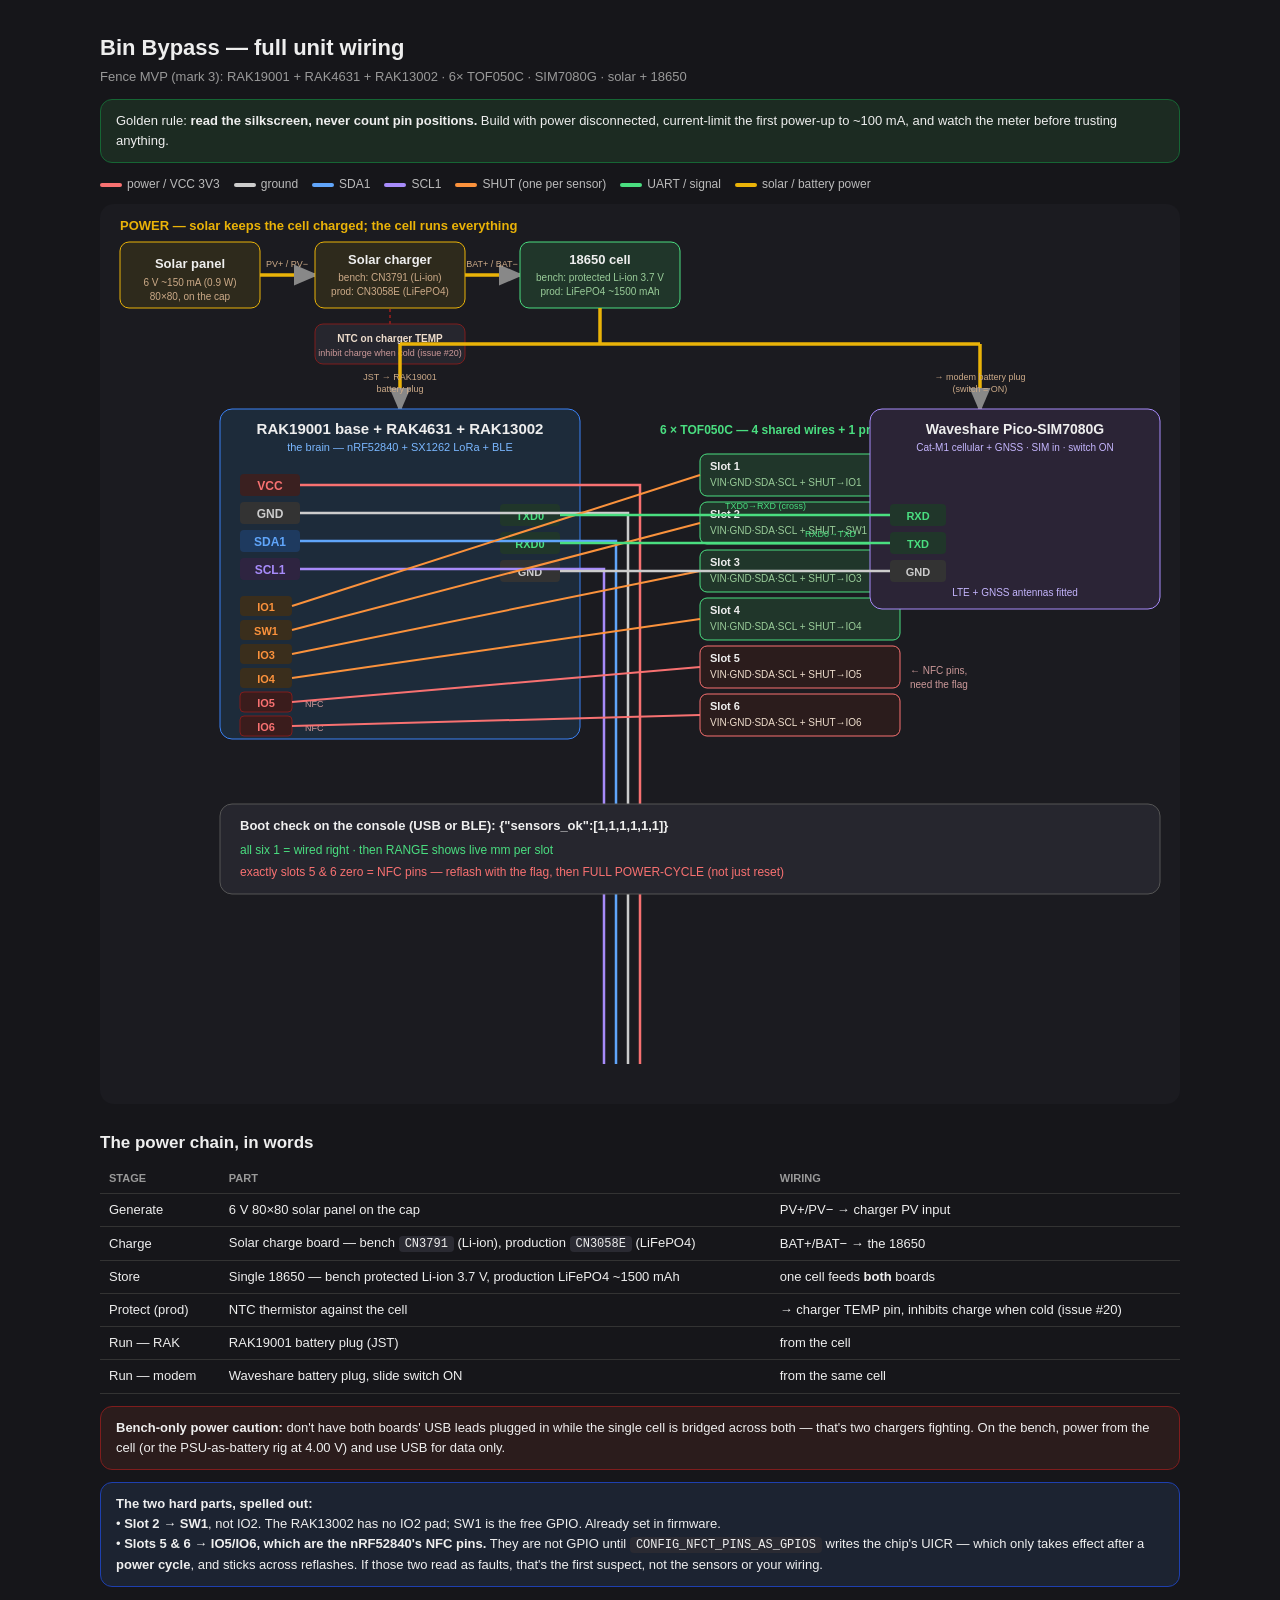
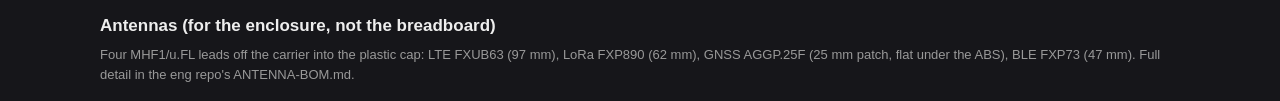
==== full.html @ 75e49134 "Full unit wiring diagram: all 6 sensors + solar/battery chain" ====
<!doctype html><html><head><meta charset="utf-8"><meta name="viewport" content="width=device-width,initial-scale=1">
<title>Bin Bypass — full unit wiring</title>
<style>
body{font-family:-apple-system,sans-serif;background:#16161a;color:#eee;margin:0;padding:16px;max-width:1080px;margin:auto;line-height:1.55}
h1{font-size:22px;margin-bottom:2px}h2{font-size:17px;margin:26px 0 6px}
.sub{color:#999;font-size:13px}
.rule{background:#1c2b22;border:1px solid #166534;border-radius:12px;padding:11px 15px;font-size:13px;margin:12px 0}
.warn{background:#2b1c1c;border-color:#7f1d1d}
.info{background:#1c2331;border-color:#1e40af}
svg{width:100%;height:auto;display:block;background:#1b1b20;border-radius:14px;margin:10px 0}
code{background:#2a2a32;border-radius:4px;padding:1px 6px;font-size:12px}
table{width:100%;border-collapse:collapse;font-size:13px;margin:8px 0}
td,th{padding:6px 9px;text-align:left;border-bottom:1px solid #333}
th{color:#999;font-size:11px;text-transform:uppercase}
.leg{display:flex;flex-wrap:wrap;gap:14px;font-size:12px;color:#bbb;margin:8px 0}
.leg span{display:flex;align-items:center;gap:5px}
.sw{width:22px;height:4px;border-radius:2px;display:inline-block}
</style></head><body>

<h1>Bin Bypass — full unit wiring</h1>
<div class="sub">Fence MVP (mark 3): RAK19001 + RAK4631 + RAK13002 · 6× TOF050C · SIM7080G · solar + 18650</div>

<div class="rule">Golden rule: <b>read the silkscreen, never count pin positions.</b> Build with power disconnected, current-limit the first power-up to ~100 mA, and watch the meter before trusting anything.</div>

<div class="leg">
  <span><i class="sw" style="background:#f87171"></i> power / VCC 3V3</span>
  <span><i class="sw" style="background:#ccc"></i> ground</span>
  <span><i class="sw" style="background:#60a5fa"></i> SDA1</span>
  <span><i class="sw" style="background:#a78bfa"></i> SCL1</span>
  <span><i class="sw" style="background:#fb923c"></i> SHUT (one per sensor)</span>
  <span><i class="sw" style="background:#4ade80"></i> UART / signal</span>
  <span><i class="sw" style="background:#eab308"></i> solar / battery power</span>
</div>

<!-- ============ MAIN DIAGRAM ============ -->
<svg viewBox="0 0 1080 900" font-family="-apple-system,sans-serif">
<defs>
  <marker id="ar" markerWidth="8" markerHeight="8" refX="6" refY="3" orient="auto"><path d="M0 0L7 3L0 6Z" fill="#888"/></marker>
</defs>

<!-- ===== POWER CHAIN (top) ===== -->
<text x="20" y="26" fill="#eab308" font-size="13" font-weight="700">POWER — solar keeps the cell charged; the cell runs everything</text>

<rect x="20" y="38" width="140" height="66" rx="9" fill="#2e2a1c" stroke="#eab308"/>
<text x="90" y="64" fill="#eee" text-anchor="middle" font-size="13" font-weight="700">Solar panel</text>
<text x="90" y="82" fill="#ca8" text-anchor="middle" font-size="10">6 V ~150 mA (0.9 W)</text>
<text x="90" y="96" fill="#ca8" text-anchor="middle" font-size="10">80×80, on the cap</text>

<line x1="160" y1="71" x2="215" y2="71" stroke="#eab308" stroke-width="3.5" marker-end="url(#ar)"/>
<text x="187" y="63" fill="#ca8" text-anchor="middle" font-size="9">PV+ / PV−</text>

<rect x="215" y="38" width="150" height="66" rx="9" fill="#2e2a1c" stroke="#eab308"/>
<text x="290" y="60" fill="#eee" text-anchor="middle" font-size="13" font-weight="700">Solar charger</text>
<text x="290" y="77" fill="#ca8" text-anchor="middle" font-size="10">bench: CN3791 (Li-ion)</text>
<text x="290" y="91" fill="#ca8" text-anchor="middle" font-size="10">prod: CN3058E (LiFePO4)</text>

<line x1="365" y1="71" x2="420" y2="71" stroke="#eab308" stroke-width="3.5" marker-end="url(#ar)"/>
<text x="392" y="63" fill="#ca8" text-anchor="middle" font-size="9">BAT+ / BAT−</text>

<rect x="420" y="38" width="160" height="66" rx="9" fill="#20362a" stroke="#4ade80"/>
<text x="500" y="60" fill="#eee" text-anchor="middle" font-size="13" font-weight="700">18650 cell</text>
<text x="500" y="77" fill="#9c9" text-anchor="middle" font-size="10">bench: protected Li-ion 3.7 V</text>
<text x="500" y="91" fill="#9c9" text-anchor="middle" font-size="10">prod: LiFePO4 ~1500 mAh</text>

<!-- NTC callout -->
<rect x="215" y="120" width="150" height="40" rx="8" fill="#26262e" stroke="#7f1d1d"/>
<text x="290" y="138" fill="#edc" text-anchor="middle" font-size="10" font-weight="700">NTC on charger TEMP</text>
<text x="290" y="152" fill="#c99" text-anchor="middle" font-size="9">inhibit charge when cold (issue #20)</text>
<line x1="290" y1="120" x2="290" y2="104" stroke="#7f1d1d" stroke-width="2" stroke-dasharray="3 3"/>

<!-- battery to RAK -->
<line x1="500" y1="104" x2="500" y2="140" stroke="#eab308" stroke-width="3.5"/>
<line x1="500" y1="140" x2="300" y2="140" stroke="#eab308" stroke-width="3.5"/>
<line x1="300" y1="140" x2="300" y2="205" stroke="#eab308" stroke-width="3.5" marker-end="url(#ar)"/>
<text x="300" y="176" fill="#ca8" text-anchor="middle" font-size="9">JST → RAK19001</text>
<text x="300" y="188" fill="#ca8" text-anchor="middle" font-size="9">battery plug</text>
<!-- battery to modem -->
<line x1="500" y1="140" x2="880" y2="140" stroke="#eab308" stroke-width="3.5"/>
<line x1="880" y1="140" x2="880" y2="205" stroke="#eab308" stroke-width="3.5" marker-end="url(#ar)"/>
<text x="880" y="176" fill="#ca8" text-anchor="middle" font-size="9">→ modem battery plug</text>
<text x="880" y="188" fill="#ca8" text-anchor="middle" font-size="9">(switch = ON)</text>

<!-- ===== RAK STACK (centre-left) ===== -->
<rect x="120" y="205" width="360" height="330" rx="12" fill="#1d2b3a" stroke="#3b82f6"/>
<text x="300" y="230" fill="#eee" text-anchor="middle" font-size="15" font-weight="700">RAK19001 base + RAK4631 + RAK13002</text>
<text x="300" y="247" fill="#7ab7ff" text-anchor="middle" font-size="11">the brain — nRF52840 + SX1262 LoRa + BLE</text>

<!-- 13002 header pins (bus) on left -->
<rect x="140" y="270" width="60" height="22" rx="4" fill="#3a2020"/><text x="170" y="286" fill="#f87171" text-anchor="middle" font-size="12" font-weight="700">VCC</text>
<rect x="140" y="298" width="60" height="22" rx="4" fill="#333"/><text x="170" y="314" fill="#ccc" text-anchor="middle" font-size="12" font-weight="700">GND</text>
<rect x="140" y="326" width="60" height="22" rx="4" fill="#1e3a5f"/><text x="170" y="342" fill="#60a5fa" text-anchor="middle" font-size="12" font-weight="700">SDA1</text>
<rect x="140" y="354" width="60" height="22" rx="4" fill="#2e2440"/><text x="170" y="370" fill="#a78bfa" text-anchor="middle" font-size="12" font-weight="700">SCL1</text>

<!-- SHUT pins -->
<rect x="140" y="392" width="52" height="20" rx="4" fill="#3a2e1c"/><text x="166" y="407" fill="#fb923c" text-anchor="middle" font-size="11" font-weight="700">IO1</text>
<rect x="140" y="416" width="52" height="20" rx="4" fill="#3a2e1c"/><text x="166" y="431" fill="#fb923c" text-anchor="middle" font-size="11" font-weight="700">SW1</text>
<rect x="140" y="440" width="52" height="20" rx="4" fill="#3a2e1c"/><text x="166" y="455" fill="#fb923c" text-anchor="middle" font-size="11" font-weight="700">IO3</text>
<rect x="140" y="464" width="52" height="20" rx="4" fill="#3a2e1c"/><text x="166" y="479" fill="#fb923c" text-anchor="middle" font-size="11" font-weight="700">IO4</text>
<rect x="140" y="488" width="52" height="20" rx="4" fill="#3a1c1c" stroke="#7f1d1d"/><text x="166" y="503" fill="#f87171" text-anchor="middle" font-size="11" font-weight="700">IO5</text>
<rect x="140" y="512" width="52" height="20" rx="4" fill="#3a1c1c" stroke="#7f1d1d"/><text x="166" y="527" fill="#f87171" text-anchor="middle" font-size="11" font-weight="700">IO6</text>
<text x="205" y="503" fill="#c99" font-size="9">NFC</text>
<text x="205" y="527" fill="#c99" font-size="9">NFC</text>

<!-- UART pins to modem on right -->
<rect x="400" y="300" width="60" height="22" rx="4" fill="#20362a"/><text x="430" y="316" fill="#4ade80" text-anchor="middle" font-size="11" font-weight="700">TXD0</text>
<rect x="400" y="328" width="60" height="22" rx="4" fill="#20362a"/><text x="430" y="344" fill="#4ade80" text-anchor="middle" font-size="11" font-weight="700">RXD0</text>
<rect x="400" y="356" width="60" height="22" rx="4" fill="#333"/><text x="430" y="372" fill="#ccc" text-anchor="middle" font-size="11" font-weight="700">GND</text>

<!-- ===== SENSORS (right column) ===== -->
<text x="560" y="230" fill="#4ade80" font-size="12" font-weight="700">6 × TOF050C — 4 shared wires + 1 private SHUT each</text>

<!-- shared bus rails running down right side -->
<path d="M200 281 H540 V860" stroke="#f87171" stroke-width="2.5" fill="none"/>
<path d="M200 309 H528 V860" stroke="#ccc" stroke-width="2.5" fill="none"/>
<path d="M200 337 H516 V860" stroke="#60a5fa" stroke-width="2.5" fill="none"/>
<path d="M200 365 H504 V860" stroke="#a78bfa" stroke-width="2.5" fill="none"/>

<!-- six sensor blocks -->
<g font-size="10">
<!-- helper: each sensor -->
<!-- Slot 1 -->
<rect x="600" y="250" width="200" height="42" rx="7" fill="#20362a" stroke="#4ade80"/>
<text x="610" y="266" fill="#eee" font-size="11" font-weight="700">Slot 1</text>
<text x="610" y="282" fill="#9c9">VIN·GND·SDA·SCL + SHUT→IO1</text>
<line x1="192" y1="402" x2="600" y2="271" stroke="#fb923c" stroke-width="2" fill="none"/>

<rect x="600" y="298" width="200" height="42" rx="7" fill="#20362a" stroke="#4ade80"/>
<text x="610" y="314" fill="#eee" font-size="11" font-weight="700">Slot 2</text>
<text x="610" y="330" fill="#9c9">VIN·GND·SDA·SCL + SHUT→SW1</text>
<line x1="192" y1="426" x2="600" y2="319" stroke="#fb923c" stroke-width="2" fill="none"/>

<rect x="600" y="346" width="200" height="42" rx="7" fill="#20362a" stroke="#4ade80"/>
<text x="610" y="362" fill="#eee" font-size="11" font-weight="700">Slot 3</text>
<text x="610" y="378" fill="#9c9">VIN·GND·SDA·SCL + SHUT→IO3</text>
<line x1="192" y1="450" x2="600" y2="367" stroke="#fb923c" stroke-width="2" fill="none"/>

<rect x="600" y="394" width="200" height="42" rx="7" fill="#20362a" stroke="#4ade80"/>
<text x="610" y="410" fill="#eee" font-size="11" font-weight="700">Slot 4</text>
<text x="610" y="426" fill="#9c9">VIN·GND·SDA·SCL + SHUT→IO4</text>
<line x1="192" y1="474" x2="600" y2="415" stroke="#fb923c" stroke-width="2" fill="none"/>

<rect x="600" y="442" width="200" height="42" rx="7" fill="#2b1c1c" stroke="#f87171"/>
<text x="610" y="458" fill="#eee" font-size="11" font-weight="700">Slot 5</text>
<text x="610" y="474" fill="#edc">VIN·GND·SDA·SCL + SHUT→IO5</text>
<line x1="192" y1="498" x2="600" y2="463" stroke="#f87171" stroke-width="2" fill="none"/>

<rect x="600" y="490" width="200" height="42" rx="7" fill="#2b1c1c" stroke="#f87171"/>
<text x="610" y="506" fill="#eee" font-size="11" font-weight="700">Slot 6</text>
<text x="610" y="522" fill="#edc">VIN·GND·SDA·SCL + SHUT→IO6</text>
<line x1="192" y1="522" x2="600" y2="511" stroke="#f87171" stroke-width="2" fill="none"/>
</g>
<text x="810" y="470" fill="#c99" font-size="10">← NFC pins,</text>
<text x="810" y="484" fill="#c99" font-size="10">need the flag</text>

<!-- ===== MODEM (right, below power) ===== -->
<rect x="770" y="205" width="290" height="200" rx="12" fill="#2b2436" stroke="#a78bfa"/>
<text x="915" y="230" fill="#eee" text-anchor="middle" font-size="14" font-weight="700">Waveshare Pico-SIM7080G</text>
<text x="915" y="247" fill="#c4b5fd" text-anchor="middle" font-size="10">Cat-M1 cellular + GNSS · SIM in · switch ON</text>
<rect x="790" y="300" width="56" height="22" rx="4" fill="#20362a"/><text x="818" y="316" fill="#4ade80" text-anchor="middle" font-size="11" font-weight="700">RXD</text>
<rect x="790" y="328" width="56" height="22" rx="4" fill="#20362a"/><text x="818" y="344" fill="#4ade80" text-anchor="middle" font-size="11" font-weight="700">TXD</text>
<rect x="790" y="356" width="56" height="22" rx="4" fill="#333"/><text x="818" y="372" fill="#ccc" text-anchor="middle" font-size="11" font-weight="700">GND</text>
<text x="915" y="392" fill="#c4b5fd" text-anchor="middle" font-size="10">LTE + GNSS antennas fitted</text>

<!-- UART crossover wires: RAK TXD0->modem RXD, RXD0->TXD, GND-GND -->
<path d="M460 311 H620 V311 H790" stroke="#4ade80" stroke-width="2.5" fill="none"/>
<path d="M460 339 H700 V339 H790" stroke="#4ade80" stroke-width="2.5" fill="none"/>
<path d="M460 367 H790" stroke="#ccc" stroke-width="2.5" fill="none"/>
<text x="625" y="305" fill="#4ade80" font-size="9">TXD0→RXD (cross)</text>
<text x="705" y="333" fill="#4ade80" font-size="9">RXD0→TXD</text>

<!-- ===== bottom note band ===== -->
<rect x="120" y="600" width="940" height="90" rx="12" fill="#26262e" stroke="#555"/>
<text x="140" y="626" fill="#eee" font-size="13" font-weight="700">Boot check on the console (USB or BLE): {"sensors_ok":[1,1,1,1,1,1]}</text>
<text x="140" y="650" fill="#4ade80" font-size="12">all six 1 = wired right · then RANGE shows live mm per slot</text>
<text x="140" y="672" fill="#f87171" font-size="12">exactly slots 5 &amp; 6 zero = NFC pins — reflash with the flag, then FULL POWER-CYCLE (not just reset)</text>
</svg>

<h2>The power chain, in words</h2>
<table>
<tr><th>Stage</th><th>Part</th><th>Wiring</th></tr>
<tr><td>Generate</td><td>6 V 80×80 solar panel on the cap</td><td>PV+/PV− → charger PV input</td></tr>
<tr><td>Charge</td><td>Solar charge board — bench <code>CN3791</code> (Li-ion), production <code>CN3058E</code> (LiFePO4)</td><td>BAT+/BAT− → the 18650</td></tr>
<tr><td>Store</td><td>Single 18650 — bench protected Li-ion 3.7 V, production LiFePO4 ~1500 mAh</td><td>one cell feeds <b>both</b> boards</td></tr>
<tr><td>Protect (prod)</td><td>NTC thermistor against the cell</td><td>→ charger TEMP pin, inhibits charge when cold (issue #20)</td></tr>
<tr><td>Run — RAK</td><td>RAK19001 battery plug (JST)</td><td>from the cell</td></tr>
<tr><td>Run — modem</td><td>Waveshare battery plug, slide switch ON</td><td>from the same cell</td></tr>
</table>

<div class="rule warn"><b>Bench-only power caution:</b> don't have both boards' USB leads plugged in while the single cell is bridged across both — that's two chargers fighting. On the bench, power from the cell (or the PSU-as-battery rig at 4.00 V) and use USB for data only.</div>

<div class="rule info"><b>The two hard parts, spelled out:</b>
<br>• <b>Slot 2 → SW1</b>, not IO2. The RAK13002 has no IO2 pad; SW1 is the free GPIO. Already set in firmware.
<br>• <b>Slots 5 &amp; 6 → IO5/IO6, which are the nRF52840's NFC pins.</b> They are not GPIO until <code>CONFIG_NFCT_PINS_AS_GPIOS</code> writes the chip's UICR — which only takes effect after a <b>power cycle</b>, and sticks across reflashes. If those two read as faults, that's the first suspect, not the sensors or your wiring.</div>

<h2>Antennas (for the enclosure, not the breadboard)</h2>
<div class="sub">Four MHF1/u.FL leads off the carrier into the plastic cap: LTE FXUB63 (97 mm), LoRa FXP890 (62 mm), GNSS AGGP.25F (25 mm patch, flat under the ABS), BLE FXP73 (47 mm). Full detail in the eng repo's ANTENNA-BOM.md.</div>

</body></html>
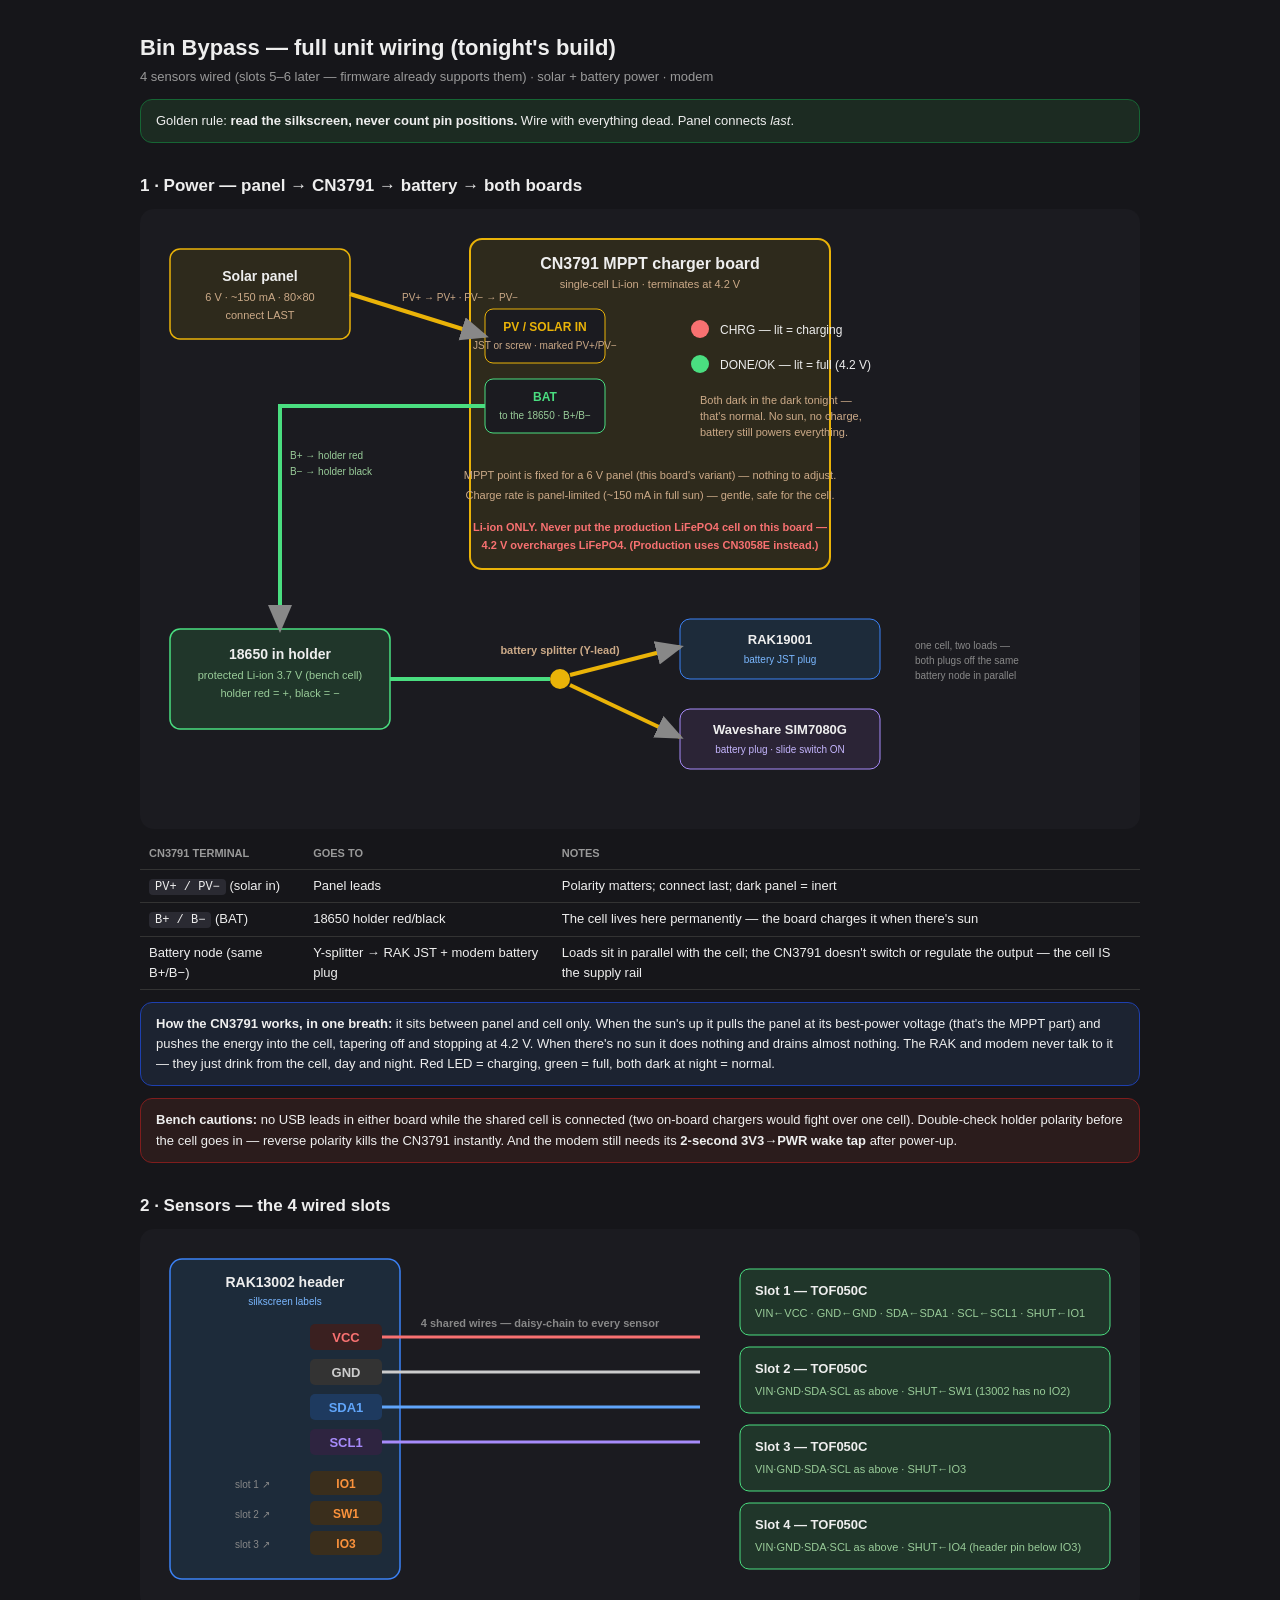
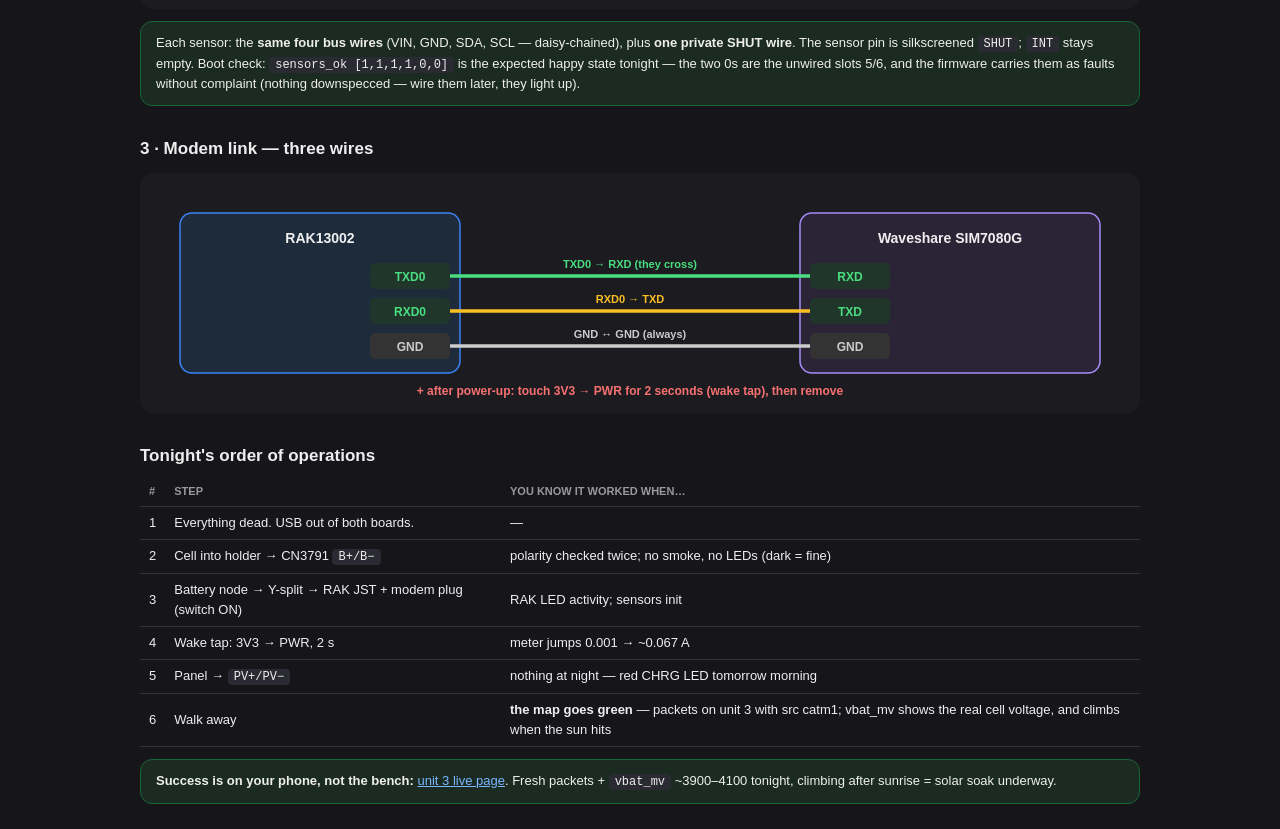
==== commit b0c5f2e0: "Rework full wiring: 3 clean panels, 4 sensors, CN3791 detail" ====
--- a/full.html
+++ b/full.html
@@ -1,8 +1,8 @@
 <!doctype html><html><head><meta charset="utf-8"><meta name="viewport" content="width=device-width,initial-scale=1">
 <title>Bin Bypass — full unit wiring</title>
 <style>
-body{font-family:-apple-system,sans-serif;background:#16161a;color:#eee;margin:0;padding:16px;max-width:1080px;margin:auto;line-height:1.55}
-h1{font-size:22px;margin-bottom:2px}h2{font-size:17px;margin:26px 0 6px}
+body{font-family:-apple-system,sans-serif;background:#16161a;color:#eee;margin:0;padding:16px;max-width:1000px;margin:auto;line-height:1.55}
+h1{font-size:22px;margin-bottom:2px}h2{font-size:17px;margin:30px 0 6px}
 .sub{color:#999;font-size:13px}
 .rule{background:#1c2b22;border:1px solid #166534;border-radius:12px;padding:11px 15px;font-size:13px;margin:12px 0}
 .warn{background:#2b1c1c;border-color:#7f1d1d}
@@ -12,187 +12,188 @@
 table{width:100%;border-collapse:collapse;font-size:13px;margin:8px 0}
 td,th{padding:6px 9px;text-align:left;border-bottom:1px solid #333}
 th{color:#999;font-size:11px;text-transform:uppercase}
-.leg{display:flex;flex-wrap:wrap;gap:14px;font-size:12px;color:#bbb;margin:8px 0}
-.leg span{display:flex;align-items:center;gap:5px}
-.sw{width:22px;height:4px;border-radius:2px;display:inline-block}
 </style></head><body>
 
-<h1>Bin Bypass — full unit wiring</h1>
-<div class="sub">Fence MVP (mark 3): RAK19001 + RAK4631 + RAK13002 · 6× TOF050C · SIM7080G · solar + 18650</div>
+<h1>Bin Bypass — full unit wiring (tonight's build)</h1>
+<div class="sub">4 sensors wired (slots 5–6 later — firmware already supports them) · solar + battery power · modem</div>
 
-<div class="rule">Golden rule: <b>read the silkscreen, never count pin positions.</b> Build with power disconnected, current-limit the first power-up to ~100 mA, and watch the meter before trusting anything.</div>
+<div class="rule">Golden rule: <b>read the silkscreen, never count pin positions.</b> Wire with everything dead. Panel connects <i>last</i>.</div>
 
-<div class="leg">
-  <span><i class="sw" style="background:#f87171"></i> power / VCC 3V3</span>
-  <span><i class="sw" style="background:#ccc"></i> ground</span>
-  <span><i class="sw" style="background:#60a5fa"></i> SDA1</span>
-  <span><i class="sw" style="background:#a78bfa"></i> SCL1</span>
-  <span><i class="sw" style="background:#fb923c"></i> SHUT (one per sensor)</span>
-  <span><i class="sw" style="background:#4ade80"></i> UART / signal</span>
-  <span><i class="sw" style="background:#eab308"></i> solar / battery power</span>
-</div>
+<!-- ================= PANEL 1: POWER ================= -->
+<h2>1 · Power — panel → CN3791 → battery → both boards</h2>
+<svg viewBox="0 0 1000 620" font-family="-apple-system,sans-serif">
+<defs><marker id="a" markerWidth="8" markerHeight="8" refX="6" refY="3" orient="auto"><path d="M0 0L7 3L0 6Z" fill="#888"/></marker></defs>
 
-<!-- ============ MAIN DIAGRAM ============ -->
-<svg viewBox="0 0 1080 900" font-family="-apple-system,sans-serif">
-<defs>
-  <marker id="ar" markerWidth="8" markerHeight="8" refX="6" refY="3" orient="auto"><path d="M0 0L7 3L0 6Z" fill="#888"/></marker>
-</defs>
+<!-- Solar panel -->
+<rect x="30" y="40" width="180" height="90" rx="10" fill="#2e2a1c" stroke="#eab308" stroke-width="1.5"/>
+<text x="120" y="72" fill="#eee" text-anchor="middle" font-size="14" font-weight="700">Solar panel</text>
+<text x="120" y="92" fill="#ca8" text-anchor="middle" font-size="11">6 V · ~150 mA · 80×80</text>
+<text x="120" y="110" fill="#ca8" text-anchor="middle" font-size="11">connect LAST</text>
 
-<!-- ===== POWER CHAIN (top) ===== -->
-<text x="20" y="26" fill="#eab308" font-size="13" font-weight="700">POWER — solar keeps the cell charged; the cell runs everything</text>
+<!-- CN3791 big detail block -->
+<rect x="330" y="30" width="360" height="330" rx="12" fill="#2e2a1c" stroke="#eab308" stroke-width="2"/>
+<text x="510" y="60" fill="#eee" text-anchor="middle" font-size="16" font-weight="700">CN3791 MPPT charger board</text>
+<text x="510" y="79" fill="#ca8" text-anchor="middle" font-size="11">single-cell Li-ion · terminates at 4.2 V</text>
 
-<rect x="20" y="38" width="140" height="66" rx="9" fill="#2e2a1c" stroke="#eab308"/>
-<text x="90" y="64" fill="#eee" text-anchor="middle" font-size="13" font-weight="700">Solar panel</text>
-<text x="90" y="82" fill="#ca8" text-anchor="middle" font-size="10">6 V ~150 mA (0.9 W)</text>
-<text x="90" y="96" fill="#ca8" text-anchor="middle" font-size="10">80×80, on the cap</text>
+<!-- PV connector -->
+<rect x="345" y="100" width="120" height="54" rx="8" fill="#1b1b20" stroke="#eab308"/>
+<text x="405" y="122" fill="#eab308" text-anchor="middle" font-size="12" font-weight="700">PV / SOLAR IN</text>
+<text x="405" y="140" fill="#ca8" text-anchor="middle" font-size="10">JST or screw · marked PV+/PV−</text>
 
-<line x1="160" y1="71" x2="215" y2="71" stroke="#eab308" stroke-width="3.5" marker-end="url(#ar)"/>
-<text x="187" y="63" fill="#ca8" text-anchor="middle" font-size="9">PV+ / PV−</text>
+<!-- BAT connector -->
+<rect x="345" y="170" width="120" height="54" rx="8" fill="#1b1b20" stroke="#4ade80"/>
+<text x="405" y="192" fill="#4ade80" text-anchor="middle" font-size="12" font-weight="700">BAT</text>
+<text x="405" y="210" fill="#9c9" text-anchor="middle" font-size="10">to the 18650 · B+/B−</text>
 
-<rect x="215" y="38" width="150" height="66" rx="9" fill="#2e2a1c" stroke="#eab308"/>
-<text x="290" y="60" fill="#eee" text-anchor="middle" font-size="13" font-weight="700">Solar charger</text>
-<text x="290" y="77" fill="#ca8" text-anchor="middle" font-size="10">bench: CN3791 (Li-ion)</text>
-<text x="290" y="91" fill="#ca8" text-anchor="middle" font-size="10">prod: CN3058E (LiFePO4)</text>
+<!-- LEDs -->
+<circle cx="560" cy="120" r="9" fill="#f87171"/>
+<text x="580" y="125" fill="#eee" font-size="12">CHRG — lit = charging</text>
+<circle cx="560" cy="155" r="9" fill="#4ade80"/>
+<text x="580" y="160" fill="#eee" font-size="12">DONE/OK — lit = full (4.2 V)</text>
+<text x="560" y="195" fill="#ca8" font-size="11">Both dark in the dark tonight —</text>
+<text x="560" y="211" fill="#ca8" font-size="11">that's normal. No sun, no charge,</text>
+<text x="560" y="227" fill="#ca8" font-size="11">battery still powers everything.</text>
 
-<line x1="365" y1="71" x2="420" y2="71" stroke="#eab308" stroke-width="3.5" marker-end="url(#ar)"/>
-<text x="392" y="63" fill="#ca8" text-anchor="middle" font-size="9">BAT+ / BAT−</text>
+<!-- footnote inside block -->
+<text x="510" y="270" fill="#ca8" text-anchor="middle" font-size="11">MPPT point is fixed for a 6 V panel (this board's variant) — nothing to adjust.</text>
+<text x="510" y="290" fill="#ca8" text-anchor="middle" font-size="11">Charge rate is panel-limited (~150 mA in full sun) — gentle, safe for the cell.</text>
+<text x="510" y="322" fill="#f87171" text-anchor="middle" font-size="11" font-weight="700">Li-ion ONLY. Never put the production LiFePO4 cell on this board —</text>
+<text x="510" y="340" fill="#f87171" text-anchor="middle" font-size="11" font-weight="700">4.2 V overcharges LiFePO4. (Production uses CN3058E instead.)</text>
 
-<rect x="420" y="38" width="160" height="66" rx="9" fill="#20362a" stroke="#4ade80"/>
-<text x="500" y="60" fill="#eee" text-anchor="middle" font-size="13" font-weight="700">18650 cell</text>
-<text x="500" y="77" fill="#9c9" text-anchor="middle" font-size="10">bench: protected Li-ion 3.7 V</text>
-<text x="500" y="91" fill="#9c9" text-anchor="middle" font-size="10">prod: LiFePO4 ~1500 mAh</text>
+<!-- panel to PV wire -->
+<line x1="210" y1="85" x2="345" y2="127" stroke="#eab308" stroke-width="4" marker-end="url(#a)"/>
+<text x="262" y="92" fill="#ca8" font-size="10">PV+ → PV+ · PV− → PV−</text>
 
-<!-- NTC callout -->
-<rect x="215" y="120" width="150" height="40" rx="8" fill="#26262e" stroke="#7f1d1d"/>
-<text x="290" y="138" fill="#edc" text-anchor="middle" font-size="10" font-weight="700">NTC on charger TEMP</text>
-<text x="290" y="152" fill="#c99" text-anchor="middle" font-size="9">inhibit charge when cold (issue #20)</text>
-<line x1="290" y1="120" x2="290" y2="104" stroke="#7f1d1d" stroke-width="2" stroke-dasharray="3 3"/>
+<!-- Battery -->
+<rect x="30" y="420" width="220" height="100" rx="10" fill="#20362a" stroke="#4ade80" stroke-width="1.5"/>
+<text x="140" y="450" fill="#eee" text-anchor="middle" font-size="14" font-weight="700">18650 in holder</text>
+<text x="140" y="470" fill="#9c9" text-anchor="middle" font-size="11">protected Li-ion 3.7 V (bench cell)</text>
+<text x="140" y="488" fill="#9c9" text-anchor="middle" font-size="11">holder red = +, black = −</text>
 
-<!-- battery to RAK -->
-<line x1="500" y1="104" x2="500" y2="140" stroke="#eab308" stroke-width="3.5"/>
-<line x1="500" y1="140" x2="300" y2="140" stroke="#eab308" stroke-width="3.5"/>
-<line x1="300" y1="140" x2="300" y2="205" stroke="#eab308" stroke-width="3.5" marker-end="url(#ar)"/>
-<text x="300" y="176" fill="#ca8" text-anchor="middle" font-size="9">JST → RAK19001</text>
-<text x="300" y="188" fill="#ca8" text-anchor="middle" font-size="9">battery plug</text>
-<!-- battery to modem -->
-<line x1="500" y1="140" x2="880" y2="140" stroke="#eab308" stroke-width="3.5"/>
-<line x1="880" y1="140" x2="880" y2="205" stroke="#eab308" stroke-width="3.5" marker-end="url(#ar)"/>
-<text x="880" y="176" fill="#ca8" text-anchor="middle" font-size="9">→ modem battery plug</text>
-<text x="880" y="188" fill="#ca8" text-anchor="middle" font-size="9">(switch = ON)</text>
+<!-- BAT wire down to battery -->
+<path d="M345 197 L140 197 L140 420" stroke="#4ade80" stroke-width="4" fill="none" marker-end="url(#a)"/>
+<text x="150" y="250" fill="#9c9" font-size="10">B+ → holder red</text>
+<text x="150" y="266" fill="#9c9" font-size="10">B− → holder black</text>
 
-<!-- ===== RAK STACK (centre-left) ===== -->
-<rect x="120" y="205" width="360" height="330" rx="12" fill="#1d2b3a" stroke="#3b82f6"/>
-<text x="300" y="230" fill="#eee" text-anchor="middle" font-size="15" font-weight="700">RAK19001 base + RAK4631 + RAK13002</text>
-<text x="300" y="247" fill="#7ab7ff" text-anchor="middle" font-size="11">the brain — nRF52840 + SX1262 LoRa + BLE</text>
+<!-- splitter node -->
+<circle cx="420" cy="470" r="10" fill="#eab308"/>
+<text x="420" y="445" fill="#ca8" text-anchor="middle" font-size="11" font-weight="700">battery splitter (Y-lead)</text>
+<line x1="250" y1="470" x2="410" y2="470" stroke="#4ade80" stroke-width="4"/>
 
-<!-- 13002 header pins (bus) on left -->
-<rect x="140" y="270" width="60" height="22" rx="4" fill="#3a2020"/><text x="170" y="286" fill="#f87171" text-anchor="middle" font-size="12" font-weight="700">VCC</text>
-<rect x="140" y="298" width="60" height="22" rx="4" fill="#333"/><text x="170" y="314" fill="#ccc" text-anchor="middle" font-size="12" font-weight="700">GND</text>
-<rect x="140" y="326" width="60" height="22" rx="4" fill="#1e3a5f"/><text x="170" y="342" fill="#60a5fa" text-anchor="middle" font-size="12" font-weight="700">SDA1</text>
-<rect x="140" y="354" width="60" height="22" rx="4" fill="#2e2440"/><text x="170" y="370" fill="#a78bfa" text-anchor="middle" font-size="12" font-weight="700">SCL1</text>
+<!-- to RAK -->
+<rect x="540" y="410" width="200" height="60" rx="10" fill="#1d2b3a" stroke="#3b82f6"/>
+<text x="640" y="435" fill="#eee" text-anchor="middle" font-size="13" font-weight="700">RAK19001</text>
+<text x="640" y="454" fill="#7ab7ff" text-anchor="middle" font-size="10">battery JST plug</text>
+<line x1="430" y1="466" x2="540" y2="438" stroke="#eab308" stroke-width="4" marker-end="url(#a)"/>
 
-<!-- SHUT pins -->
-<rect x="140" y="392" width="52" height="20" rx="4" fill="#3a2e1c"/><text x="166" y="407" fill="#fb923c" text-anchor="middle" font-size="11" font-weight="700">IO1</text>
-<rect x="140" y="416" width="52" height="20" rx="4" fill="#3a2e1c"/><text x="166" y="431" fill="#fb923c" text-anchor="middle" font-size="11" font-weight="700">SW1</text>
-<rect x="140" y="440" width="52" height="20" rx="4" fill="#3a2e1c"/><text x="166" y="455" fill="#fb923c" text-anchor="middle" font-size="11" font-weight="700">IO3</text>
-<rect x="140" y="464" width="52" height="20" rx="4" fill="#3a2e1c"/><text x="166" y="479" fill="#fb923c" text-anchor="middle" font-size="11" font-weight="700">IO4</text>
-<rect x="140" y="488" width="52" height="20" rx="4" fill="#3a1c1c" stroke="#7f1d1d"/><text x="166" y="503" fill="#f87171" text-anchor="middle" font-size="11" font-weight="700">IO5</text>
-<rect x="140" y="512" width="52" height="20" rx="4" fill="#3a1c1c" stroke="#7f1d1d"/><text x="166" y="527" fill="#f87171" text-anchor="middle" font-size="11" font-weight="700">IO6</text>
-<text x="205" y="503" fill="#c99" font-size="9">NFC</text>
-<text x="205" y="527" fill="#c99" font-size="9">NFC</text>
+<!-- to modem -->
+<rect x="540" y="500" width="200" height="60" rx="10" fill="#2b2436" stroke="#a78bfa"/>
+<text x="640" y="525" fill="#eee" text-anchor="middle" font-size="13" font-weight="700">Waveshare SIM7080G</text>
+<text x="640" y="544" fill="#c4b5fd" text-anchor="middle" font-size="10">battery plug · slide switch ON</text>
+<line x1="430" y1="476" x2="540" y2="528" stroke="#eab308" stroke-width="4" marker-end="url(#a)"/>
 
-<!-- UART pins to modem on right -->
-<rect x="400" y="300" width="60" height="22" rx="4" fill="#20362a"/><text x="430" y="316" fill="#4ade80" text-anchor="middle" font-size="11" font-weight="700">TXD0</text>
-<rect x="400" y="328" width="60" height="22" rx="4" fill="#20362a"/><text x="430" y="344" fill="#4ade80" text-anchor="middle" font-size="11" font-weight="700">RXD0</text>
-<rect x="400" y="356" width="60" height="22" rx="4" fill="#333"/><text x="430" y="372" fill="#ccc" text-anchor="middle" font-size="11" font-weight="700">GND</text>
-
-<!-- ===== SENSORS (right column) ===== -->
-<text x="560" y="230" fill="#4ade80" font-size="12" font-weight="700">6 × TOF050C — 4 shared wires + 1 private SHUT each</text>
-
-<!-- shared bus rails running down right side -->
-<path d="M200 281 H540 V860" stroke="#f87171" stroke-width="2.5" fill="none"/>
-<path d="M200 309 H528 V860" stroke="#ccc" stroke-width="2.5" fill="none"/>
-<path d="M200 337 H516 V860" stroke="#60a5fa" stroke-width="2.5" fill="none"/>
-<path d="M200 365 H504 V860" stroke="#a78bfa" stroke-width="2.5" fill="none"/>
-
-<!-- six sensor blocks -->
-<g font-size="10">
-<!-- helper: each sensor -->
-<!-- Slot 1 -->
-<rect x="600" y="250" width="200" height="42" rx="7" fill="#20362a" stroke="#4ade80"/>
-<text x="610" y="266" fill="#eee" font-size="11" font-weight="700">Slot 1</text>
-<text x="610" y="282" fill="#9c9">VIN·GND·SDA·SCL + SHUT→IO1</text>
-<line x1="192" y1="402" x2="600" y2="271" stroke="#fb923c" stroke-width="2" fill="none"/>
-
-<rect x="600" y="298" width="200" height="42" rx="7" fill="#20362a" stroke="#4ade80"/>
-<text x="610" y="314" fill="#eee" font-size="11" font-weight="700">Slot 2</text>
-<text x="610" y="330" fill="#9c9">VIN·GND·SDA·SCL + SHUT→SW1</text>
-<line x1="192" y1="426" x2="600" y2="319" stroke="#fb923c" stroke-width="2" fill="none"/>
-
-<rect x="600" y="346" width="200" height="42" rx="7" fill="#20362a" stroke="#4ade80"/>
-<text x="610" y="362" fill="#eee" font-size="11" font-weight="700">Slot 3</text>
-<text x="610" y="378" fill="#9c9">VIN·GND·SDA·SCL + SHUT→IO3</text>
-<line x1="192" y1="450" x2="600" y2="367" stroke="#fb923c" stroke-width="2" fill="none"/>
-
-<rect x="600" y="394" width="200" height="42" rx="7" fill="#20362a" stroke="#4ade80"/>
-<text x="610" y="410" fill="#eee" font-size="11" font-weight="700">Slot 4</text>
-<text x="610" y="426" fill="#9c9">VIN·GND·SDA·SCL + SHUT→IO4</text>
-<line x1="192" y1="474" x2="600" y2="415" stroke="#fb923c" stroke-width="2" fill="none"/>
-
-<rect x="600" y="442" width="200" height="42" rx="7" fill="#2b1c1c" stroke="#f87171"/>
-<text x="610" y="458" fill="#eee" font-size="11" font-weight="700">Slot 5</text>
-<text x="610" y="474" fill="#edc">VIN·GND·SDA·SCL + SHUT→IO5</text>
-<line x1="192" y1="498" x2="600" y2="463" stroke="#f87171" stroke-width="2" fill="none"/>
-
-<rect x="600" y="490" width="200" height="42" rx="7" fill="#2b1c1c" stroke="#f87171"/>
-<text x="610" y="506" fill="#eee" font-size="11" font-weight="700">Slot 6</text>
-<text x="610" y="522" fill="#edc">VIN·GND·SDA·SCL + SHUT→IO6</text>
-<line x1="192" y1="522" x2="600" y2="511" stroke="#f87171" stroke-width="2" fill="none"/>
-</g>
-<text x="810" y="470" fill="#c99" font-size="10">← NFC pins,</text>
-<text x="810" y="484" fill="#c99" font-size="10">need the flag</text>
-
-<!-- ===== MODEM (right, below power) ===== -->
-<rect x="770" y="205" width="290" height="200" rx="12" fill="#2b2436" stroke="#a78bfa"/>
-<text x="915" y="230" fill="#eee" text-anchor="middle" font-size="14" font-weight="700">Waveshare Pico-SIM7080G</text>
-<text x="915" y="247" fill="#c4b5fd" text-anchor="middle" font-size="10">Cat-M1 cellular + GNSS · SIM in · switch ON</text>
-<rect x="790" y="300" width="56" height="22" rx="4" fill="#20362a"/><text x="818" y="316" fill="#4ade80" text-anchor="middle" font-size="11" font-weight="700">RXD</text>
-<rect x="790" y="328" width="56" height="22" rx="4" fill="#20362a"/><text x="818" y="344" fill="#4ade80" text-anchor="middle" font-size="11" font-weight="700">TXD</text>
-<rect x="790" y="356" width="56" height="22" rx="4" fill="#333"/><text x="818" y="372" fill="#ccc" text-anchor="middle" font-size="11" font-weight="700">GND</text>
-<text x="915" y="392" fill="#c4b5fd" text-anchor="middle" font-size="10">LTE + GNSS antennas fitted</text>
-
-<!-- UART crossover wires: RAK TXD0->modem RXD, RXD0->TXD, GND-GND -->
-<path d="M460 311 H620 V311 H790" stroke="#4ade80" stroke-width="2.5" fill="none"/>
-<path d="M460 339 H700 V339 H790" stroke="#4ade80" stroke-width="2.5" fill="none"/>
-<path d="M460 367 H790" stroke="#ccc" stroke-width="2.5" fill="none"/>
-<text x="625" y="305" fill="#4ade80" font-size="9">TXD0→RXD (cross)</text>
-<text x="705" y="333" fill="#4ade80" font-size="9">RXD0→TXD</text>
-
-<!-- ===== bottom note band ===== -->
-<rect x="120" y="600" width="940" height="90" rx="12" fill="#26262e" stroke="#555"/>
-<text x="140" y="626" fill="#eee" font-size="13" font-weight="700">Boot check on the console (USB or BLE): {"sensors_ok":[1,1,1,1,1,1]}</text>
-<text x="140" y="650" fill="#4ade80" font-size="12">all six 1 = wired right · then RANGE shows live mm per slot</text>
-<text x="140" y="672" fill="#f87171" font-size="12">exactly slots 5 &amp; 6 zero = NFC pins — reflash with the flag, then FULL POWER-CYCLE (not just reset)</text>
+<text x="775" y="440" fill="#888" font-size="10">one cell, two loads —</text>
+<text x="775" y="455" fill="#888" font-size="10">both plugs off the same</text>
+<text x="775" y="470" fill="#888" font-size="10">battery node in parallel</text>
 </svg>
 
-<h2>The power chain, in words</h2>
 <table>
-<tr><th>Stage</th><th>Part</th><th>Wiring</th></tr>
-<tr><td>Generate</td><td>6 V 80×80 solar panel on the cap</td><td>PV+/PV− → charger PV input</td></tr>
-<tr><td>Charge</td><td>Solar charge board — bench <code>CN3791</code> (Li-ion), production <code>CN3058E</code> (LiFePO4)</td><td>BAT+/BAT− → the 18650</td></tr>
-<tr><td>Store</td><td>Single 18650 — bench protected Li-ion 3.7 V, production LiFePO4 ~1500 mAh</td><td>one cell feeds <b>both</b> boards</td></tr>
-<tr><td>Protect (prod)</td><td>NTC thermistor against the cell</td><td>→ charger TEMP pin, inhibits charge when cold (issue #20)</td></tr>
-<tr><td>Run — RAK</td><td>RAK19001 battery plug (JST)</td><td>from the cell</td></tr>
-<tr><td>Run — modem</td><td>Waveshare battery plug, slide switch ON</td><td>from the same cell</td></tr>
+<tr><th>CN3791 terminal</th><th>Goes to</th><th>Notes</th></tr>
+<tr><td><code>PV+ / PV−</code> (solar in)</td><td>Panel leads</td><td>Polarity matters; connect last; dark panel = inert</td></tr>
+<tr><td><code>B+ / B−</code> (BAT)</td><td>18650 holder red/black</td><td>The cell lives here permanently — the board charges it when there's sun</td></tr>
+<tr><td>Battery node (same B+/B−)</td><td>Y-splitter → RAK JST + modem battery plug</td><td>Loads sit in parallel with the cell; the CN3791 doesn't switch or regulate the output — the cell IS the supply rail</td></tr>
 </table>
 
-<div class="rule warn"><b>Bench-only power caution:</b> don't have both boards' USB leads plugged in while the single cell is bridged across both — that's two chargers fighting. On the bench, power from the cell (or the PSU-as-battery rig at 4.00 V) and use USB for data only.</div>
+<div class="rule info"><b>How the CN3791 works, in one breath:</b> it sits between panel and cell only. When the sun's up it pulls the panel at its best-power voltage (that's the MPPT part) and pushes the energy into the cell, tapering off and stopping at 4.2 V. When there's no sun it does nothing and drains almost nothing. The RAK and modem never talk to it — they just drink from the cell, day and night. Red LED = charging, green = full, both dark at night = normal.</div>
 
-<div class="rule info"><b>The two hard parts, spelled out:</b>
-<br>• <b>Slot 2 → SW1</b>, not IO2. The RAK13002 has no IO2 pad; SW1 is the free GPIO. Already set in firmware.
-<br>• <b>Slots 5 &amp; 6 → IO5/IO6, which are the nRF52840's NFC pins.</b> They are not GPIO until <code>CONFIG_NFCT_PINS_AS_GPIOS</code> writes the chip's UICR — which only takes effect after a <b>power cycle</b>, and sticks across reflashes. If those two read as faults, that's the first suspect, not the sensors or your wiring.</div>
+<div class="rule warn"><b>Bench cautions:</b> no USB leads in either board while the shared cell is connected (two on-board chargers would fight over one cell). Double-check holder polarity before the cell goes in — reverse polarity kills the CN3791 instantly. And the modem still needs its <b>2-second 3V3→PWR wake tap</b> after power-up.</div>
 
-<h2>Antennas (for the enclosure, not the breadboard)</h2>
-<div class="sub">Four MHF1/u.FL leads off the carrier into the plastic cap: LTE FXUB63 (97 mm), LoRa FXP890 (62 mm), GNSS AGGP.25F (25 mm patch, flat under the ABS), BLE FXP73 (47 mm). Full detail in the eng repo's ANTENNA-BOM.md.</div>
+<!-- ================= PANEL 2: SENSORS ================= -->
+<h2>2 · Sensors — the 4 wired slots</h2>
+<svg viewBox="0 0 1000 380" font-family="-apple-system,sans-serif">
+<!-- RAK header left -->
+<rect x="30" y="30" width="230" height="320" rx="12" fill="#1d2b3a" stroke="#3b82f6" stroke-width="1.5"/>
+<text x="145" y="58" fill="#eee" text-anchor="middle" font-size="14" font-weight="700">RAK13002 header</text>
+<text x="145" y="76" fill="#7ab7ff" text-anchor="middle" font-size="10">silkscreen labels</text>
+
+<rect x="170" y="95" width="72" height="26" rx="5" fill="#3a2020"/><text x="206" y="113" fill="#f87171" text-anchor="middle" font-size="13" font-weight="700">VCC</text>
+<rect x="170" y="130" width="72" height="26" rx="5" fill="#333"/><text x="206" y="148" fill="#ccc" text-anchor="middle" font-size="13" font-weight="700">GND</text>
+<rect x="170" y="165" width="72" height="26" rx="5" fill="#1e3a5f"/><text x="206" y="183" fill="#60a5fa" text-anchor="middle" font-size="13" font-weight="700">SDA1</text>
+<rect x="170" y="200" width="72" height="26" rx="5" fill="#2e2440"/><text x="206" y="218" fill="#a78bfa" text-anchor="middle" font-size="13" font-weight="700">SCL1</text>
+<rect x="170" y="242" width="72" height="24" rx="5" fill="#3a2e1c"/><text x="206" y="259" fill="#fb923c" text-anchor="middle" font-size="12" font-weight="700">IO1</text>
+<rect x="170" y="272" width="72" height="24" rx="5" fill="#3a2e1c"/><text x="206" y="289" fill="#fb923c" text-anchor="middle" font-size="12" font-weight="700">SW1</text>
+<rect x="170" y="302" width="72" height="24" rx="5" fill="#3a2e1c"/><text x="206" y="319" fill="#fb923c" text-anchor="middle" font-size="12" font-weight="700">IO3</text>
+<text x="95" y="259" fill="#888" font-size="10">slot 1 ↗</text>
+<text x="95" y="289" fill="#888" font-size="10">slot 2 ↗</text>
+<text x="95" y="319" fill="#888" font-size="10">slot 3 ↗</text>
+<!-- IO4 -->
+<rect x="30" y="355" width="0" height="0"/>
+
+<!-- shared bus rails -->
+<line x1="242" y1="108" x2="560" y2="108" stroke="#f87171" stroke-width="3"/>
+<line x1="242" y1="143" x2="560" y2="143" stroke="#ccc" stroke-width="3"/>
+<line x1="242" y1="178" x2="560" y2="178" stroke="#60a5fa" stroke-width="3"/>
+<line x1="242" y1="213" x2="560" y2="213" stroke="#a78bfa" stroke-width="3"/>
+<text x="400" y="98" fill="#888" text-anchor="middle" font-size="11" font-weight="700">4 shared wires — daisy-chain to every sensor</text>
+
+<!-- sensors right -->
+<g font-size="11">
+<rect x="600" y="40" width="370" height="66" rx="9" fill="#20362a" stroke="#4ade80"/>
+<text x="615" y="66" fill="#eee" font-size="13" font-weight="700">Slot 1 — TOF050C</text>
+<text x="615" y="88" fill="#9c9">VIN←VCC · GND←GND · SDA←SDA1 · SCL←SCL1 · SHUT←IO1</text>
+
+<rect x="600" y="118" width="370" height="66" rx="9" fill="#20362a" stroke="#4ade80"/>
+<text x="615" y="144" fill="#eee" font-size="13" font-weight="700">Slot 2 — TOF050C</text>
+<text x="615" y="166" fill="#9c9">VIN·GND·SDA·SCL as above · SHUT←SW1  (13002 has no IO2)</text>
+
+<rect x="600" y="196" width="370" height="66" rx="9" fill="#20362a" stroke="#4ade80"/>
+<text x="615" y="222" fill="#eee" font-size="13" font-weight="700">Slot 3 — TOF050C</text>
+<text x="615" y="244" fill="#9c9">VIN·GND·SDA·SCL as above · SHUT←IO3</text>
+
+<rect x="600" y="274" width="370" height="66" rx="9" fill="#20362a" stroke="#4ade80"/>
+<text x="615" y="300" fill="#eee" font-size="13" font-weight="700">Slot 4 — TOF050C</text>
+<text x="615" y="322" fill="#9c9">VIN·GND·SDA·SCL as above · SHUT←IO4 (header pin below IO3)</text>
+</g>
+</svg>
+
+<div class="rule">Each sensor: the <b>same four bus wires</b> (VIN, GND, SDA, SCL — daisy-chained), plus <b>one private SHUT wire</b>. The sensor pin is silkscreened <code>SHUT</code>; <code>INT</code> stays empty. Boot check: <code>sensors_ok [1,1,1,1,0,0]</code> is the expected happy state tonight — the two 0s are the unwired slots 5/6, and the firmware carries them as faults without complaint (nothing downspecced — wire them later, they light up).</div>
+
+<!-- ================= PANEL 3: MODEM ================= -->
+<h2>3 · Modem link — three wires</h2>
+<svg viewBox="0 0 1000 240" font-family="-apple-system,sans-serif">
+<rect x="40" y="40" width="280" height="160" rx="12" fill="#1d2b3a" stroke="#3b82f6" stroke-width="1.5"/>
+<text x="180" y="70" fill="#eee" text-anchor="middle" font-size="14" font-weight="700">RAK13002</text>
+<rect x="230" y="90" width="80" height="26" rx="5" fill="#20362a"/><text x="270" y="108" fill="#4ade80" text-anchor="middle" font-size="12" font-weight="700">TXD0</text>
+<rect x="230" y="125" width="80" height="26" rx="5" fill="#20362a"/><text x="270" y="143" fill="#4ade80" text-anchor="middle" font-size="12" font-weight="700">RXD0</text>
+<rect x="230" y="160" width="80" height="26" rx="5" fill="#333"/><text x="270" y="178" fill="#ccc" text-anchor="middle" font-size="12" font-weight="700">GND</text>
+
+<rect x="660" y="40" width="300" height="160" rx="12" fill="#2b2436" stroke="#a78bfa" stroke-width="1.5"/>
+<text x="810" y="70" fill="#eee" text-anchor="middle" font-size="14" font-weight="700">Waveshare SIM7080G</text>
+<rect x="670" y="90" width="80" height="26" rx="5" fill="#20362a"/><text x="710" y="108" fill="#4ade80" text-anchor="middle" font-size="12" font-weight="700">RXD</text>
+<rect x="670" y="125" width="80" height="26" rx="5" fill="#20362a"/><text x="710" y="143" fill="#4ade80" text-anchor="middle" font-size="12" font-weight="700">TXD</text>
+<rect x="670" y="160" width="80" height="26" rx="5" fill="#333"/><text x="710" y="178" fill="#ccc" text-anchor="middle" font-size="12" font-weight="700">GND</text>
+
+<line x1="310" y1="103" x2="670" y2="103" stroke="#4ade80" stroke-width="3.5"/>
+<text x="490" y="95" fill="#4ade80" text-anchor="middle" font-size="11" font-weight="700">TXD0 → RXD (they cross)</text>
+<line x1="310" y1="138" x2="670" y2="138" stroke="#fbbf24" stroke-width="3.5"/>
+<text x="490" y="130" fill="#fbbf24" text-anchor="middle" font-size="11" font-weight="700">RXD0 → TXD</text>
+<line x1="310" y1="173" x2="670" y2="173" stroke="#ccc" stroke-width="3.5"/>
+<text x="490" y="165" fill="#ccc" text-anchor="middle" font-size="11" font-weight="700">GND ↔ GND (always)</text>
+
+<text x="490" y="222" fill="#f87171" text-anchor="middle" font-size="12" font-weight="700">+ after power-up: touch 3V3 → PWR for 2 seconds (wake tap), then remove</text>
+</svg>
+
+<h2>Tonight's order of operations</h2>
+<table>
+<tr><th>#</th><th>Step</th><th>You know it worked when…</th></tr>
+<tr><td>1</td><td>Everything dead. USB out of both boards.</td><td>—</td></tr>
+<tr><td>2</td><td>Cell into holder → CN3791 <code>B+/B−</code></td><td>polarity checked twice; no smoke, no LEDs (dark = fine)</td></tr>
+<tr><td>3</td><td>Battery node → Y-split → RAK JST + modem plug (switch ON)</td><td>RAK LED activity; sensors init</td></tr>
+<tr><td>4</td><td>Wake tap: 3V3 → PWR, 2 s</td><td>meter jumps 0.001 → ~0.067 A</td></tr>
+<tr><td>5</td><td>Panel → <code>PV+/PV−</code></td><td>nothing at night — red CHRG LED tomorrow morning</td></tr>
+<tr><td>6</td><td>Walk away</td><td><b>the map goes green</b> — packets on unit 3 with src catm1; vbat_mv shows the real cell voltage, and climbs when the sun hits</td></tr>
+</table>
+
+<div class="rule"><b>Success is on your phone, not the bench:</b> <a href="unit.html?unit=3" style="color:#7ab7ff">unit 3 live page</a>. Fresh packets + <code>vbat_mv</code> ~3900–4100 tonight, climbing after sunrise = solar soak underway.</div>
 
 </body></html>
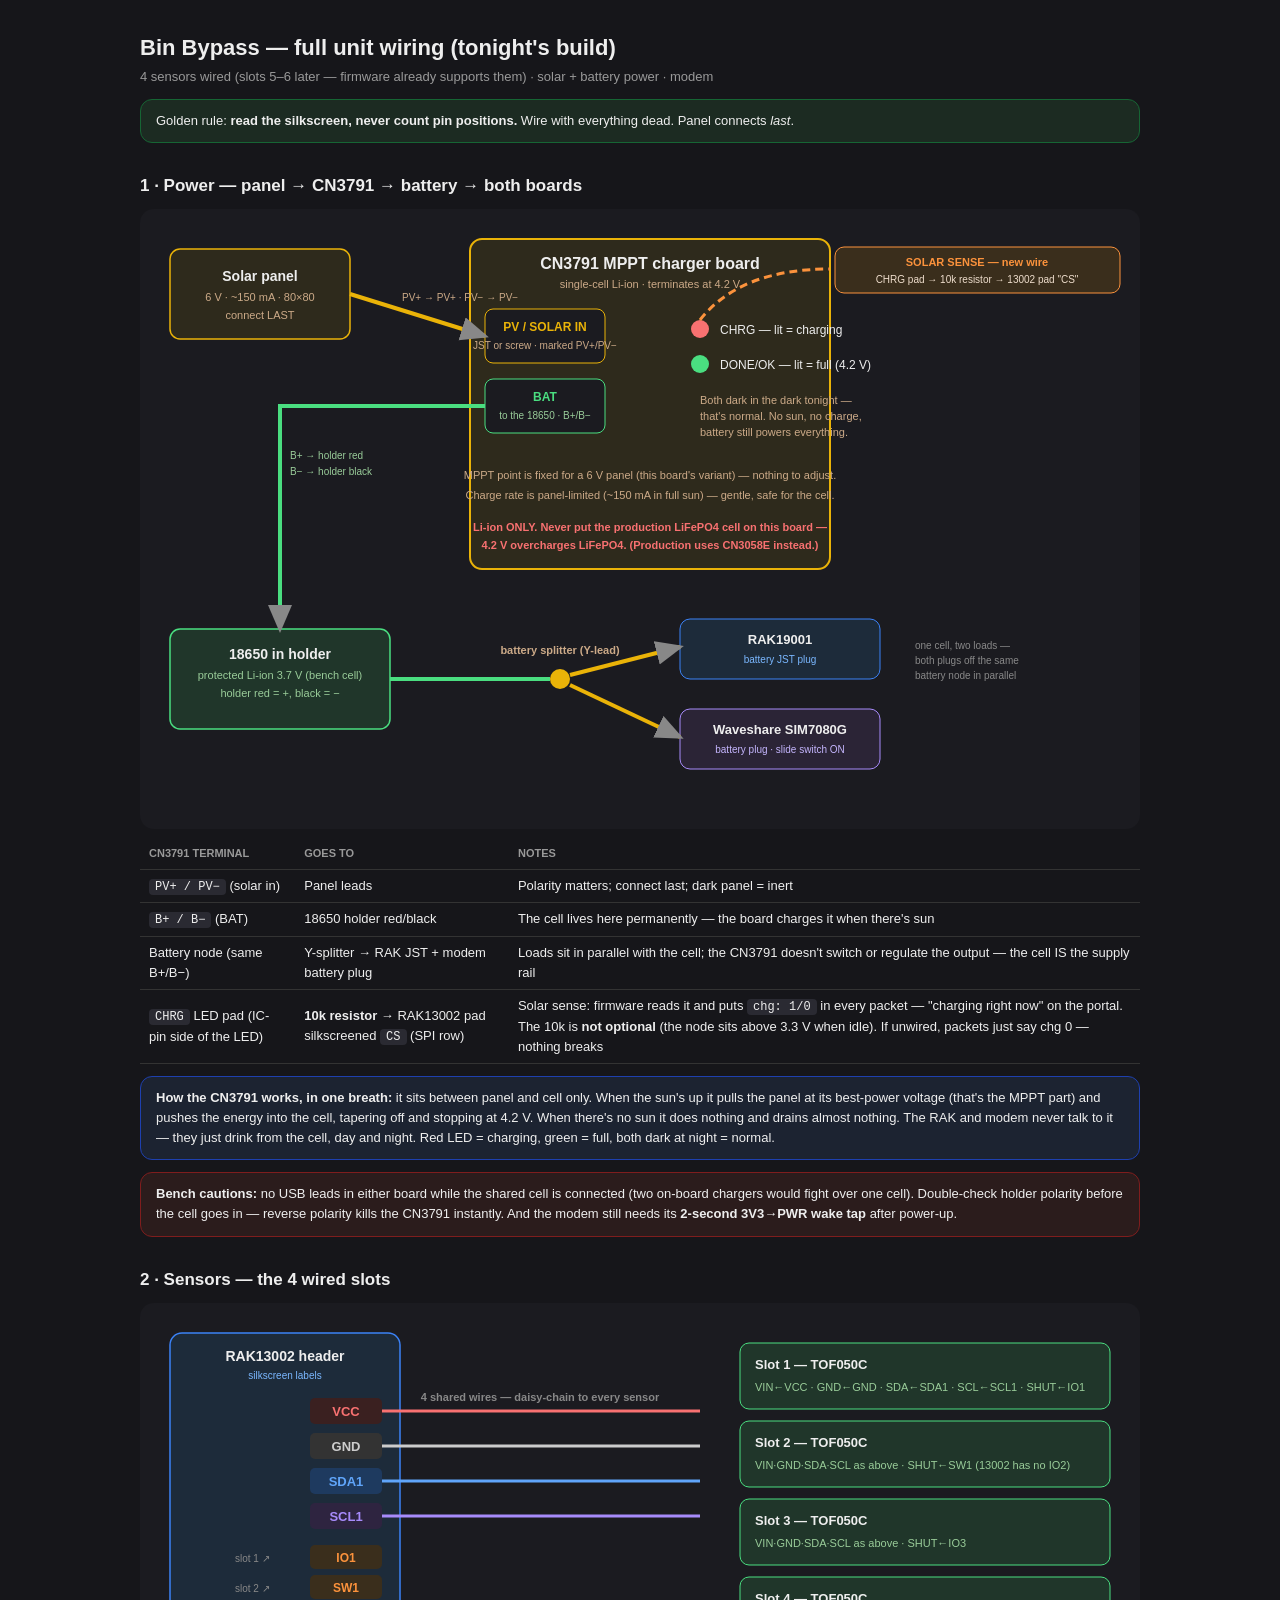
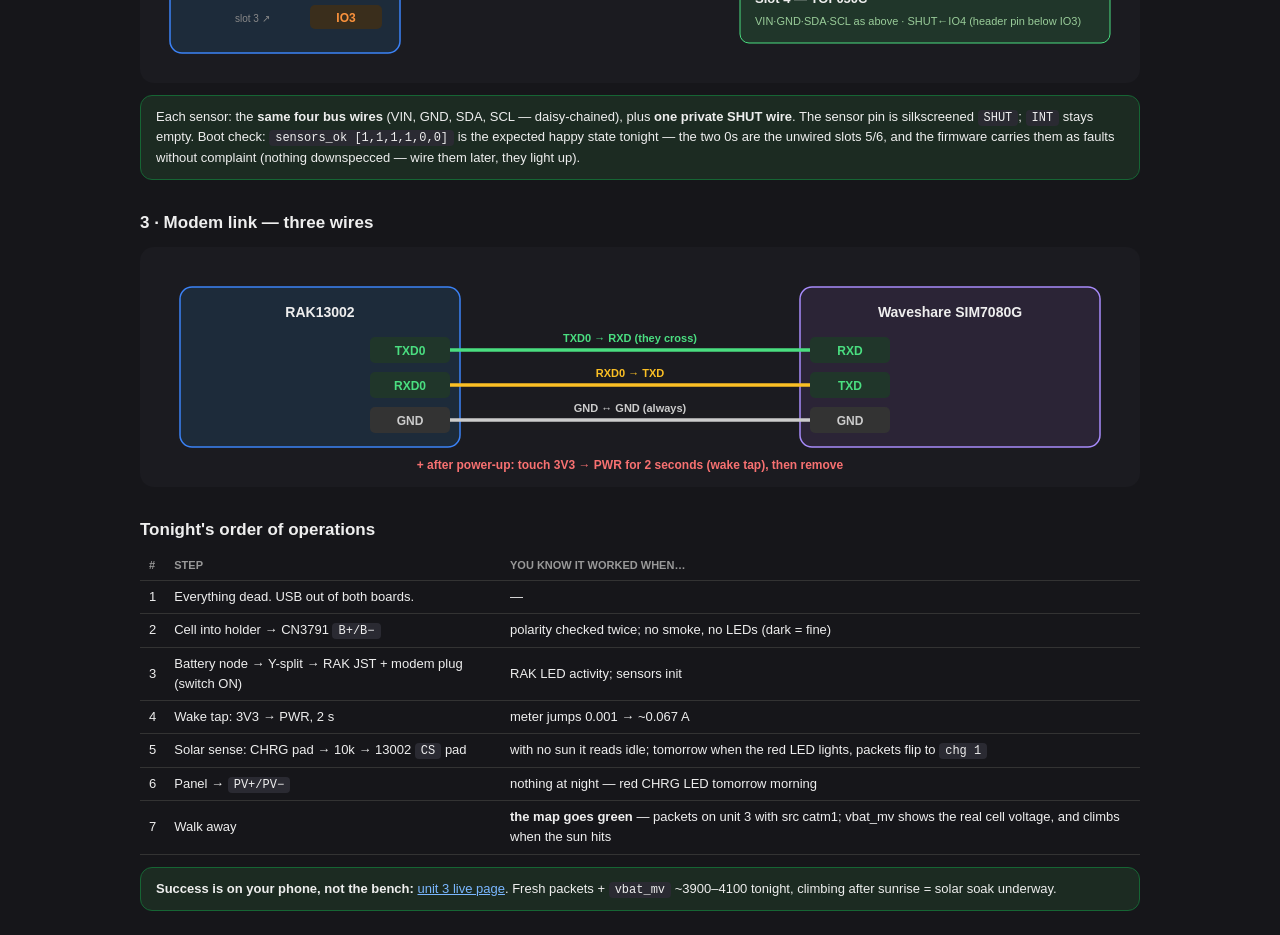
==== commit 02f346f3: "Solar-sense wire: CN3791 CHRG -> 10k -> CS pad" ====
--- a/full.html
+++ b/full.html
@@ -48,6 +48,11 @@
 <!-- LEDs -->
 <circle cx="560" cy="120" r="9" fill="#f87171"/>
 <text x="580" y="125" fill="#eee" font-size="12">CHRG — lit = charging</text>
+<!-- sense wire -->
+<path d="M560 111 Q600 60 690 60" stroke="#fb923c" stroke-width="3" fill="none" stroke-dasharray="8 5"/>
+<rect x="695" y="38" width="285" height="46" rx="9" fill="#3a2e1c" stroke="#fb923c"/>
+<text x="837" y="57" fill="#fb923c" text-anchor="middle" font-size="11" font-weight="700">SOLAR SENSE — new wire</text>
+<text x="837" y="74" fill="#edc" text-anchor="middle" font-size="10">CHRG pad → 10k resistor → 13002 pad "CS"</text>
 <circle cx="560" cy="155" r="9" fill="#4ade80"/>
 <text x="580" y="160" fill="#eee" font-size="12">DONE/OK — lit = full (4.2 V)</text>
 <text x="560" y="195" fill="#ca8" font-size="11">Both dark in the dark tonight —</text>
@@ -102,6 +107,7 @@
 <tr><td><code>PV+ / PV−</code> (solar in)</td><td>Panel leads</td><td>Polarity matters; connect last; dark panel = inert</td></tr>
 <tr><td><code>B+ / B−</code> (BAT)</td><td>18650 holder red/black</td><td>The cell lives here permanently — the board charges it when there's sun</td></tr>
 <tr><td>Battery node (same B+/B−)</td><td>Y-splitter → RAK JST + modem battery plug</td><td>Loads sit in parallel with the cell; the CN3791 doesn't switch or regulate the output — the cell IS the supply rail</td></tr>
+<tr><td><code>CHRG</code> LED pad (IC-pin side of the LED)</td><td><b>10k resistor</b> → RAK13002 pad silkscreened <code>CS</code> (SPI row)</td><td>Solar sense: firmware reads it and puts <code>chg: 1/0</code> in every packet — "charging right now" on the portal. The 10k is <b>not optional</b> (the node sits above 3.3 V when idle). If unwired, packets just say chg 0 — nothing breaks</td></tr>
 </table>
 
 <div class="rule info"><b>How the CN3791 works, in one breath:</b> it sits between panel and cell only. When the sun's up it pulls the panel at its best-power voltage (that's the MPPT part) and pushes the energy into the cell, tapering off and stopping at 4.2 V. When there's no sun it does nothing and drains almost nothing. The RAK and modem never talk to it — they just drink from the cell, day and night. Red LED = charging, green = full, both dark at night = normal.</div>
@@ -190,8 +196,9 @@
 <tr><td>2</td><td>Cell into holder → CN3791 <code>B+/B−</code></td><td>polarity checked twice; no smoke, no LEDs (dark = fine)</td></tr>
 <tr><td>3</td><td>Battery node → Y-split → RAK JST + modem plug (switch ON)</td><td>RAK LED activity; sensors init</td></tr>
 <tr><td>4</td><td>Wake tap: 3V3 → PWR, 2 s</td><td>meter jumps 0.001 → ~0.067 A</td></tr>
-<tr><td>5</td><td>Panel → <code>PV+/PV−</code></td><td>nothing at night — red CHRG LED tomorrow morning</td></tr>
-<tr><td>6</td><td>Walk away</td><td><b>the map goes green</b> — packets on unit 3 with src catm1; vbat_mv shows the real cell voltage, and climbs when the sun hits</td></tr>
+<tr><td>5</td><td>Solar sense: CHRG pad → 10k → 13002 <code>CS</code> pad</td><td>with no sun it reads idle; tomorrow when the red LED lights, packets flip to <code>chg 1</code></td></tr>
+<tr><td>6</td><td>Panel → <code>PV+/PV−</code></td><td>nothing at night — red CHRG LED tomorrow morning</td></tr>
+<tr><td>7</td><td>Walk away</td><td><b>the map goes green</b> — packets on unit 3 with src catm1; vbat_mv shows the real cell voltage, and climbs when the sun hits</td></tr>
 </table>
 
 <div class="rule"><b>Success is on your phone, not the bench:</b> <a href="unit.html?unit=3" style="color:#7ab7ff">unit 3 live page</a>. Fresh packets + <code>vbat_mv</code> ~3900–4100 tonight, climbing after sunrise = solar soak underway.</div>
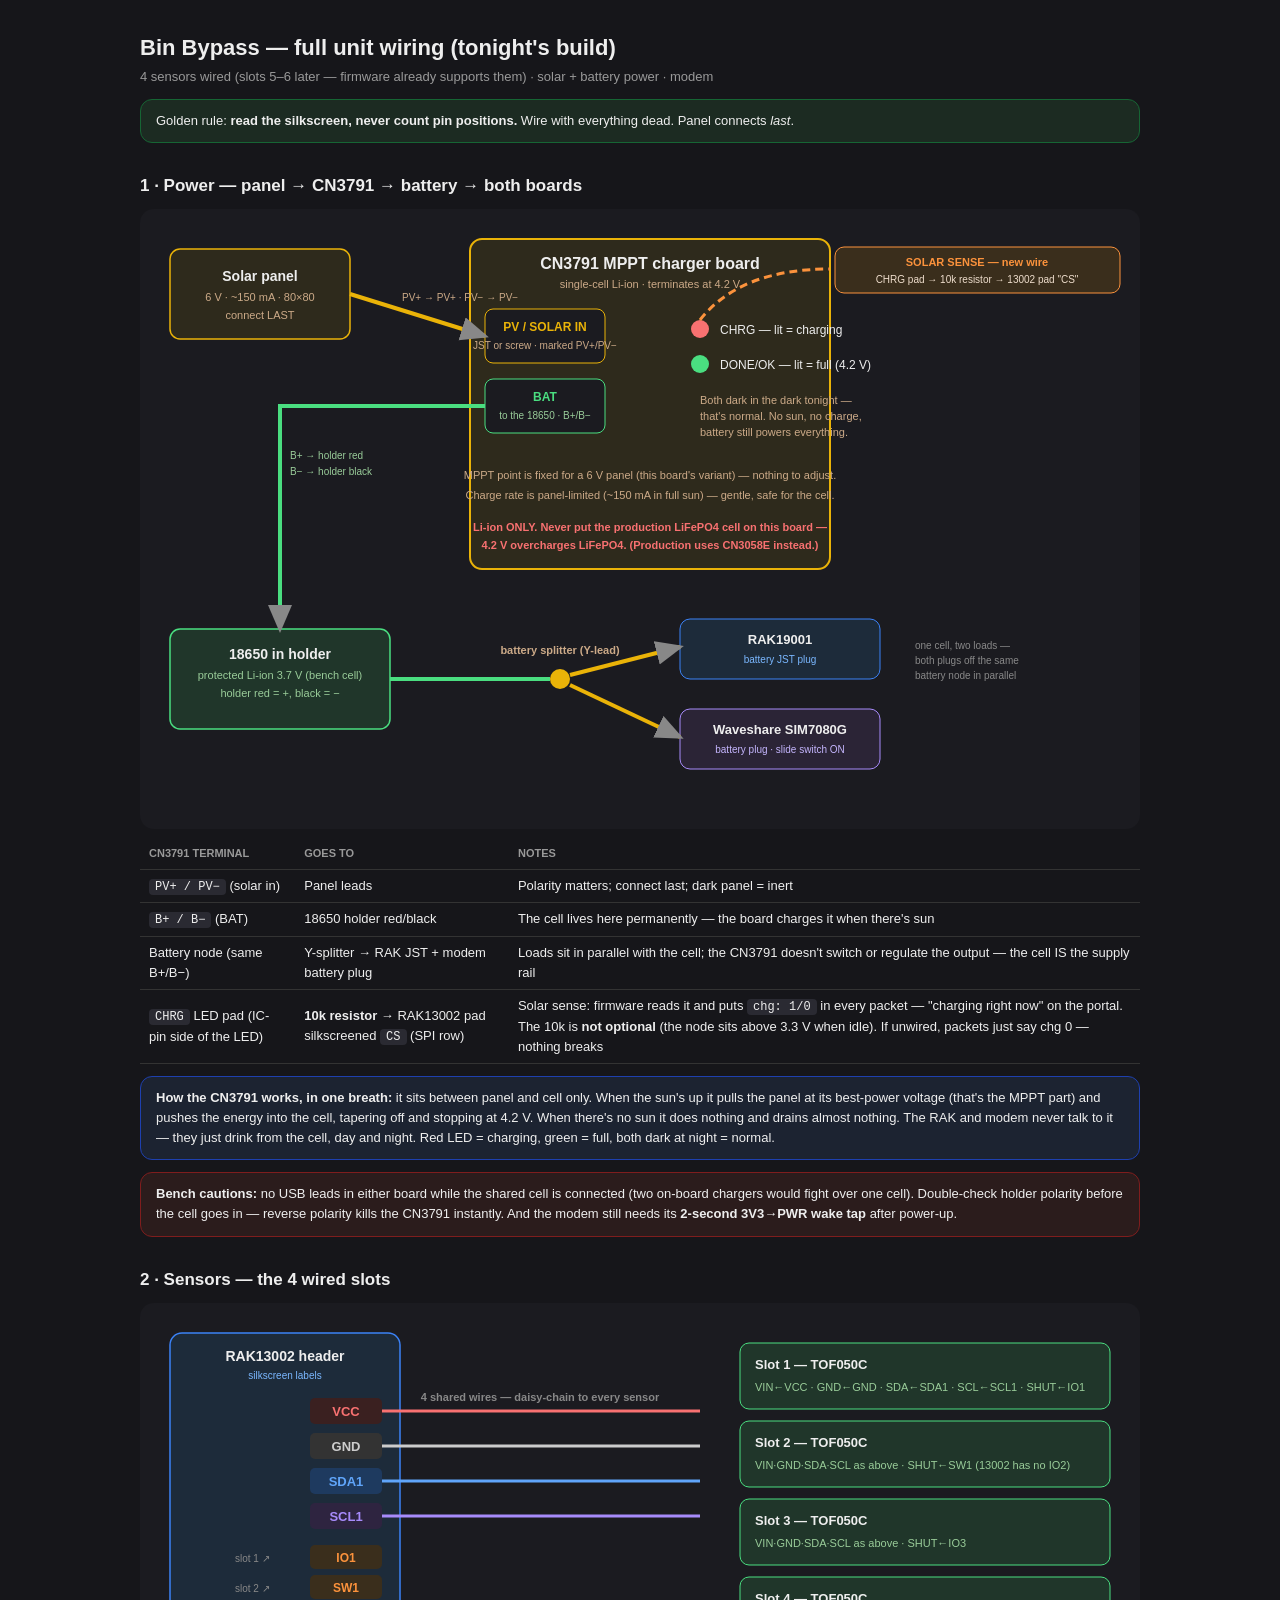
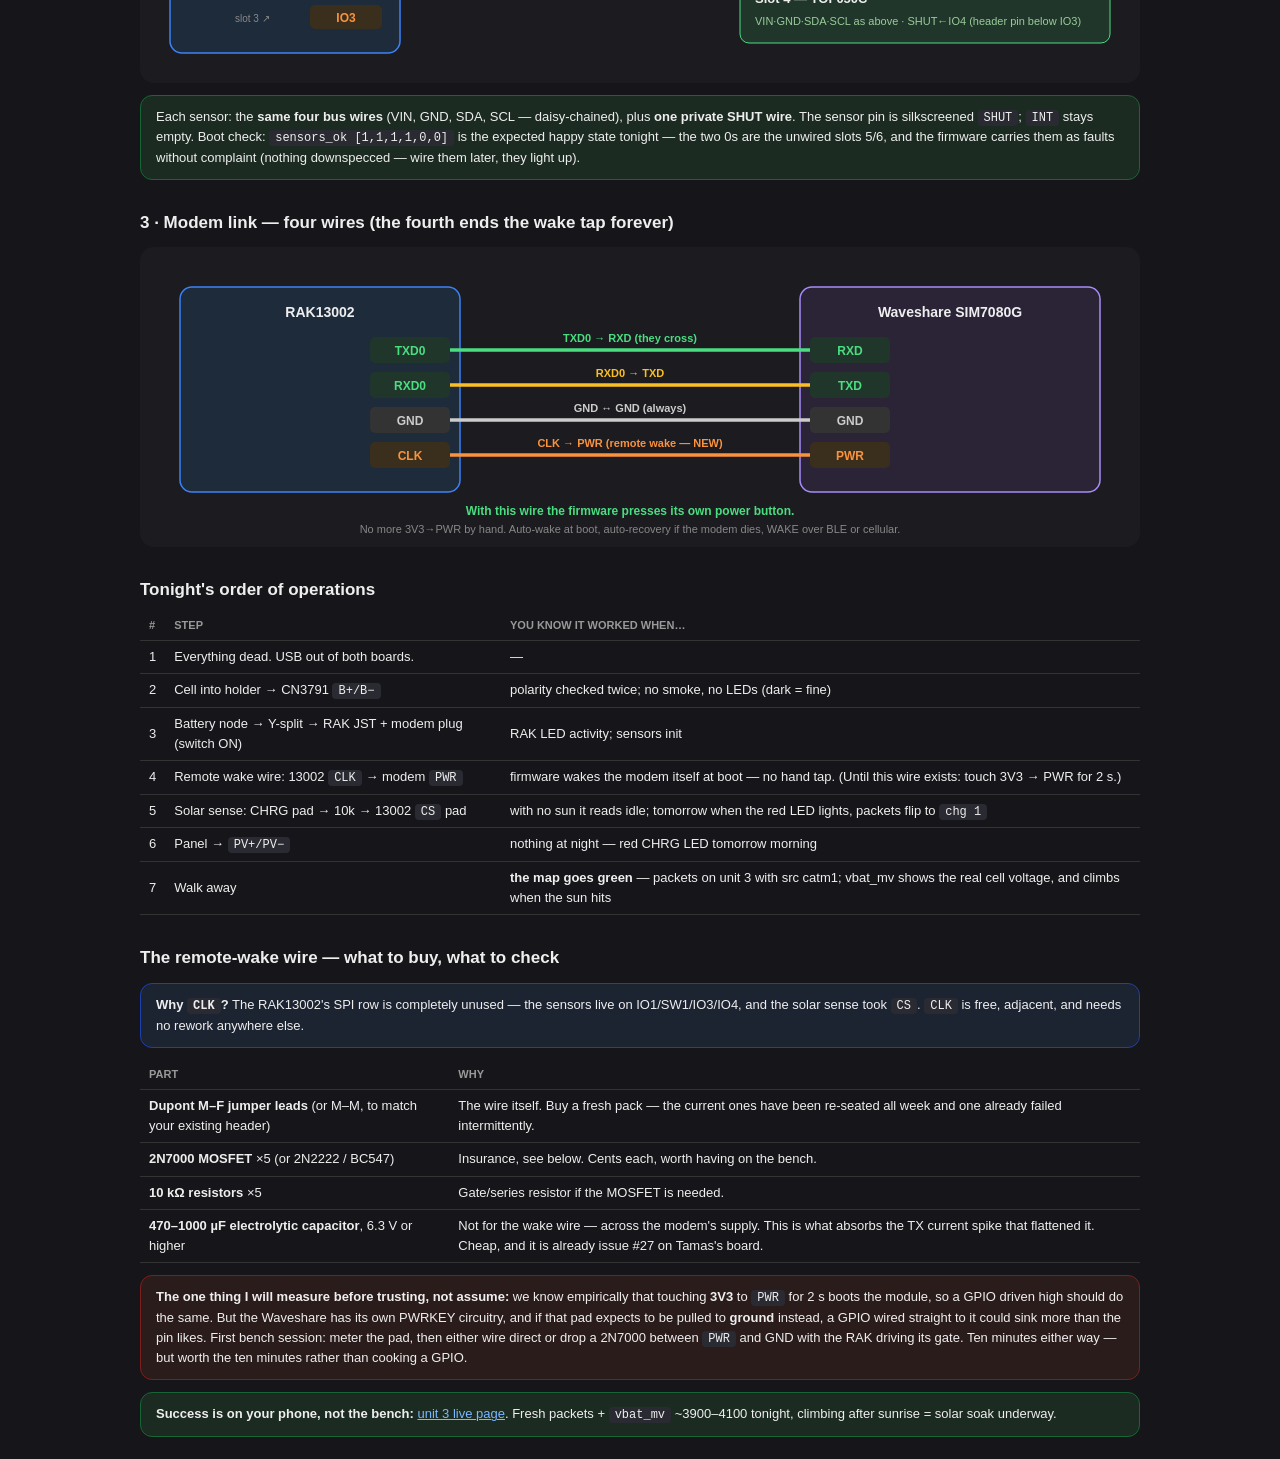
==== commit f05623a7: "Wiring: remote-wake wire (CLK to modem PWR) replaces the hand tap" ====
--- a/full.html
+++ b/full.html
@@ -165,19 +165,21 @@
 <div class="rule">Each sensor: the <b>same four bus wires</b> (VIN, GND, SDA, SCL — daisy-chained), plus <b>one private SHUT wire</b>. The sensor pin is silkscreened <code>SHUT</code>; <code>INT</code> stays empty. Boot check: <code>sensors_ok [1,1,1,1,0,0]</code> is the expected happy state tonight — the two 0s are the unwired slots 5/6, and the firmware carries them as faults without complaint (nothing downspecced — wire them later, they light up).</div>
 
 <!-- ================= PANEL 3: MODEM ================= -->
-<h2>3 · Modem link — three wires</h2>
-<svg viewBox="0 0 1000 240" font-family="-apple-system,sans-serif">
-<rect x="40" y="40" width="280" height="160" rx="12" fill="#1d2b3a" stroke="#3b82f6" stroke-width="1.5"/>
+<h2>3 · Modem link — four wires (the fourth ends the wake tap forever)</h2>
+<svg viewBox="0 0 1000 300" font-family="-apple-system,sans-serif">
+<rect x="40" y="40" width="280" height="205" rx="12" fill="#1d2b3a" stroke="#3b82f6" stroke-width="1.5"/>
 <text x="180" y="70" fill="#eee" text-anchor="middle" font-size="14" font-weight="700">RAK13002</text>
 <rect x="230" y="90" width="80" height="26" rx="5" fill="#20362a"/><text x="270" y="108" fill="#4ade80" text-anchor="middle" font-size="12" font-weight="700">TXD0</text>
 <rect x="230" y="125" width="80" height="26" rx="5" fill="#20362a"/><text x="270" y="143" fill="#4ade80" text-anchor="middle" font-size="12" font-weight="700">RXD0</text>
 <rect x="230" y="160" width="80" height="26" rx="5" fill="#333"/><text x="270" y="178" fill="#ccc" text-anchor="middle" font-size="12" font-weight="700">GND</text>
-
-<rect x="660" y="40" width="300" height="160" rx="12" fill="#2b2436" stroke="#a78bfa" stroke-width="1.5"/>
+<rect x="230" y="195" width="80" height="26" rx="5" fill="#3a2e1c"/><text x="270" y="213" fill="#fb923c" text-anchor="middle" font-size="12" font-weight="700">CLK</text>
+
+<rect x="660" y="40" width="300" height="205" rx="12" fill="#2b2436" stroke="#a78bfa" stroke-width="1.5"/>
 <text x="810" y="70" fill="#eee" text-anchor="middle" font-size="14" font-weight="700">Waveshare SIM7080G</text>
 <rect x="670" y="90" width="80" height="26" rx="5" fill="#20362a"/><text x="710" y="108" fill="#4ade80" text-anchor="middle" font-size="12" font-weight="700">RXD</text>
 <rect x="670" y="125" width="80" height="26" rx="5" fill="#20362a"/><text x="710" y="143" fill="#4ade80" text-anchor="middle" font-size="12" font-weight="700">TXD</text>
 <rect x="670" y="160" width="80" height="26" rx="5" fill="#333"/><text x="710" y="178" fill="#ccc" text-anchor="middle" font-size="12" font-weight="700">GND</text>
+<rect x="670" y="195" width="80" height="26" rx="5" fill="#3a2e1c"/><text x="710" y="213" fill="#fb923c" text-anchor="middle" font-size="12" font-weight="700">PWR</text>
 
 <line x1="310" y1="103" x2="670" y2="103" stroke="#4ade80" stroke-width="3.5"/>
 <text x="490" y="95" fill="#4ade80" text-anchor="middle" font-size="11" font-weight="700">TXD0 → RXD (they cross)</text>
@@ -186,7 +188,10 @@
 <line x1="310" y1="173" x2="670" y2="173" stroke="#ccc" stroke-width="3.5"/>
 <text x="490" y="165" fill="#ccc" text-anchor="middle" font-size="11" font-weight="700">GND ↔ GND (always)</text>
 
-<text x="490" y="222" fill="#f87171" text-anchor="middle" font-size="12" font-weight="700">+ after power-up: touch 3V3 → PWR for 2 seconds (wake tap), then remove</text>
+<line x1="310" y1="208" x2="670" y2="208" stroke="#fb923c" stroke-width="3.5"/>
+<text x="490" y="200" fill="#fb923c" text-anchor="middle" font-size="11" font-weight="700">CLK → PWR  (remote wake — NEW)</text>
+<text x="490" y="268" fill="#4ade80" text-anchor="middle" font-size="12" font-weight="700">With this wire the firmware presses its own power button.</text>
+<text x="490" y="286" fill="#888" text-anchor="middle" font-size="11">No more 3V3→PWR by hand. Auto-wake at boot, auto-recovery if the modem dies, WAKE over BLE or cellular.</text>
 </svg>
 
 <h2>Tonight's order of operations</h2>
@@ -195,12 +200,23 @@
 <tr><td>1</td><td>Everything dead. USB out of both boards.</td><td>—</td></tr>
 <tr><td>2</td><td>Cell into holder → CN3791 <code>B+/B−</code></td><td>polarity checked twice; no smoke, no LEDs (dark = fine)</td></tr>
 <tr><td>3</td><td>Battery node → Y-split → RAK JST + modem plug (switch ON)</td><td>RAK LED activity; sensors init</td></tr>
-<tr><td>4</td><td>Wake tap: 3V3 → PWR, 2 s</td><td>meter jumps 0.001 → ~0.067 A</td></tr>
+<tr><td>4</td><td>Remote wake wire: 13002 <code>CLK</code> → modem <code>PWR</code></td><td>firmware wakes the modem itself at boot — no hand tap. (Until this wire exists: touch 3V3 → PWR for 2 s.)</td></tr>
 <tr><td>5</td><td>Solar sense: CHRG pad → 10k → 13002 <code>CS</code> pad</td><td>with no sun it reads idle; tomorrow when the red LED lights, packets flip to <code>chg 1</code></td></tr>
 <tr><td>6</td><td>Panel → <code>PV+/PV−</code></td><td>nothing at night — red CHRG LED tomorrow morning</td></tr>
 <tr><td>7</td><td>Walk away</td><td><b>the map goes green</b> — packets on unit 3 with src catm1; vbat_mv shows the real cell voltage, and climbs when the sun hits</td></tr>
 </table>
 
+<h2>The remote-wake wire — what to buy, what to check</h2>
+<div class="rule info"><b>Why <code>CLK</code>?</b> The RAK13002's SPI row is completely unused — the sensors live on IO1/SW1/IO3/IO4, and the solar sense took <code>CS</code>. <code>CLK</code> is free, adjacent, and needs no rework anywhere else.</div>
+<table>
+<tr><th>Part</th><th>Why</th></tr>
+<tr><td><b>Dupont M–F jumper leads</b> (or M–M, to match your existing header)</td><td>The wire itself. Buy a fresh pack — the current ones have been re-seated all week and one already failed intermittently.</td></tr>
+<tr><td><b>2N7000 MOSFET</b> ×5 (or 2N2222 / BC547)</td><td>Insurance, see below. Cents each, worth having on the bench.</td></tr>
+<tr><td><b>10 kΩ resistors</b> ×5</td><td>Gate/series resistor if the MOSFET is needed.</td></tr>
+<tr><td><b>470–1000 µF electrolytic capacitor</b>, 6.3 V or higher</td><td>Not for the wake wire — across the modem's supply. This is what absorbs the TX current spike that flattened it. Cheap, and it is already issue #27 on Tamas's board.</td></tr>
+</table>
+<div class="rule warn"><b>The one thing I will measure before trusting, not assume:</b> we know empirically that touching <b>3V3</b> to <code>PWR</code> for 2 s boots the module, so a GPIO driven high should do the same. But the Waveshare has its own PWRKEY circuitry, and if that pad expects to be pulled to <b>ground</b> instead, a GPIO wired straight to it could sink more than the pin likes. First bench session: meter the pad, then either wire direct or drop a 2N7000 between <code>PWR</code> and GND with the RAK driving its gate. Ten minutes either way — but worth the ten minutes rather than cooking a GPIO.</div>
+
 <div class="rule"><b>Success is on your phone, not the bench:</b> <a href="unit.html?unit=3" style="color:#7ab7ff">unit 3 live page</a>. Fresh packets + <code>vbat_mv</code> ~3900–4100 tonight, climbing after sunrise = solar soak underway.</div>
 
 </body></html>
